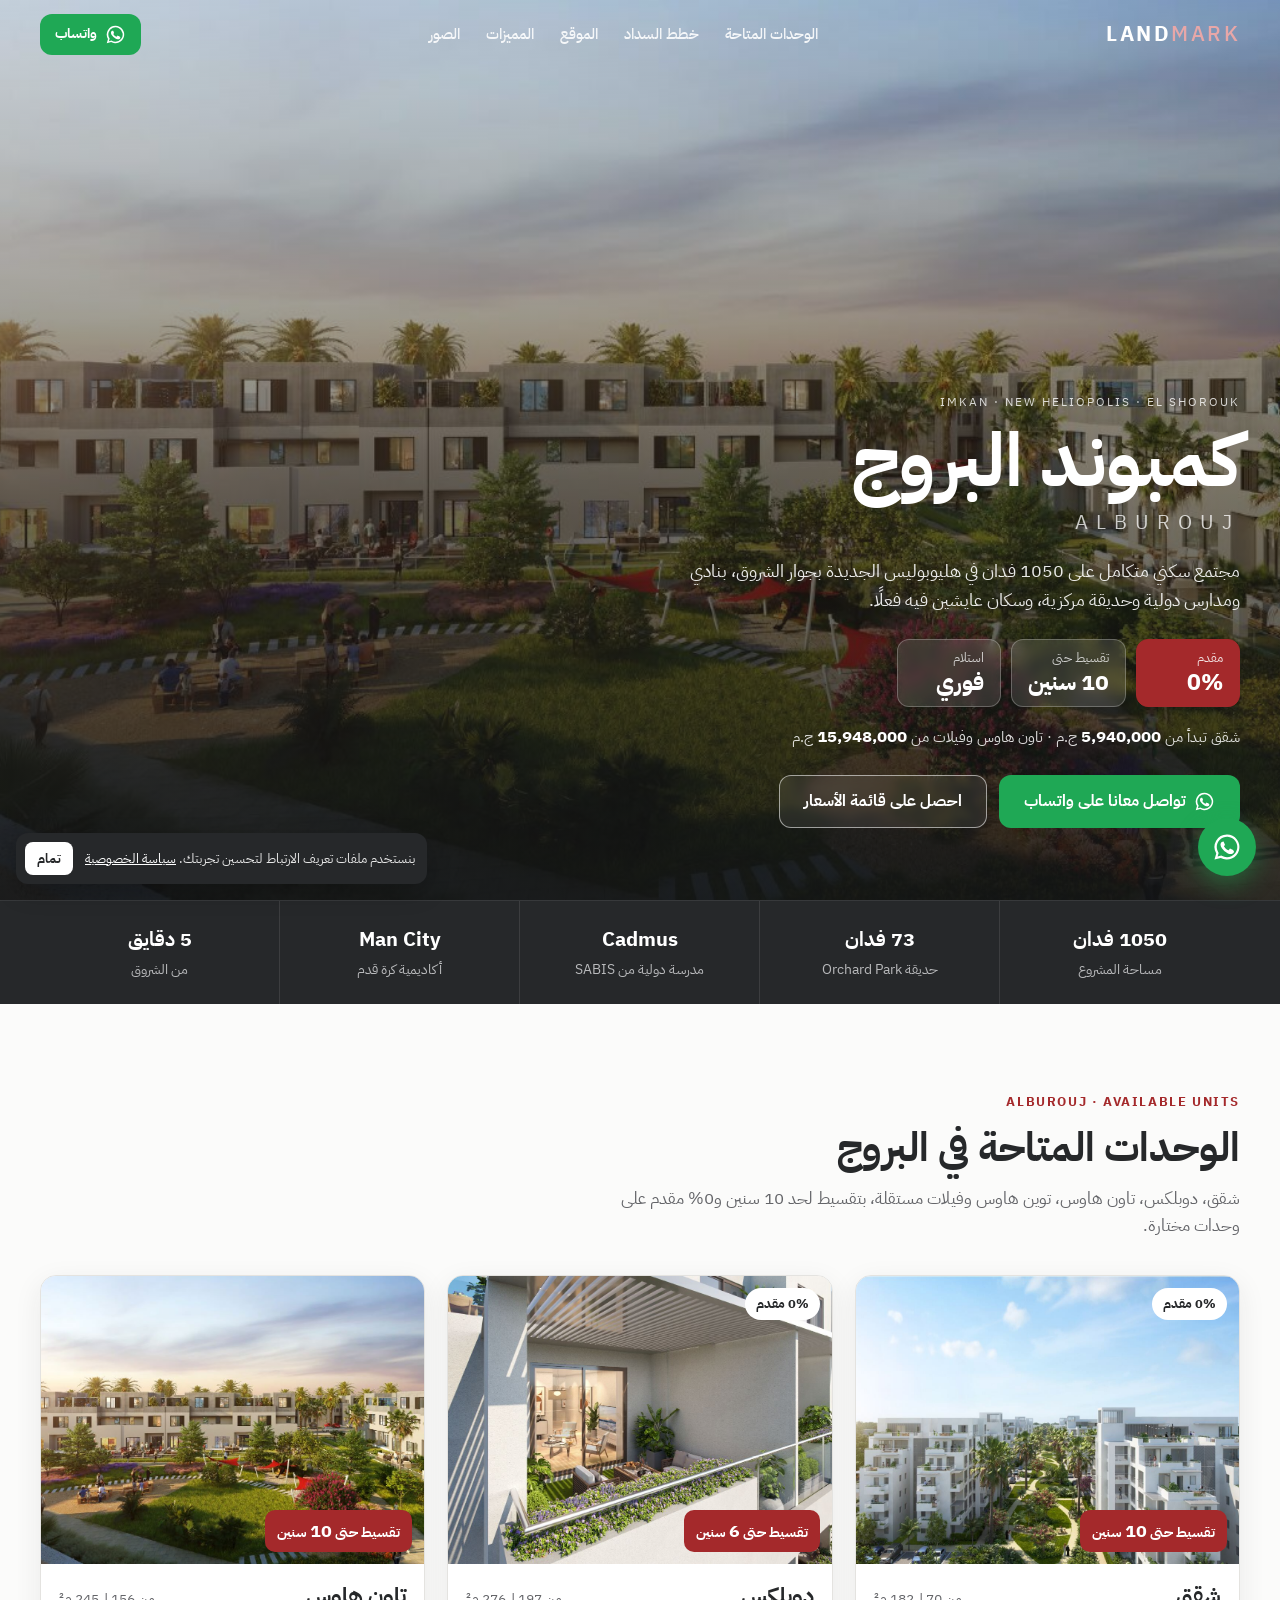
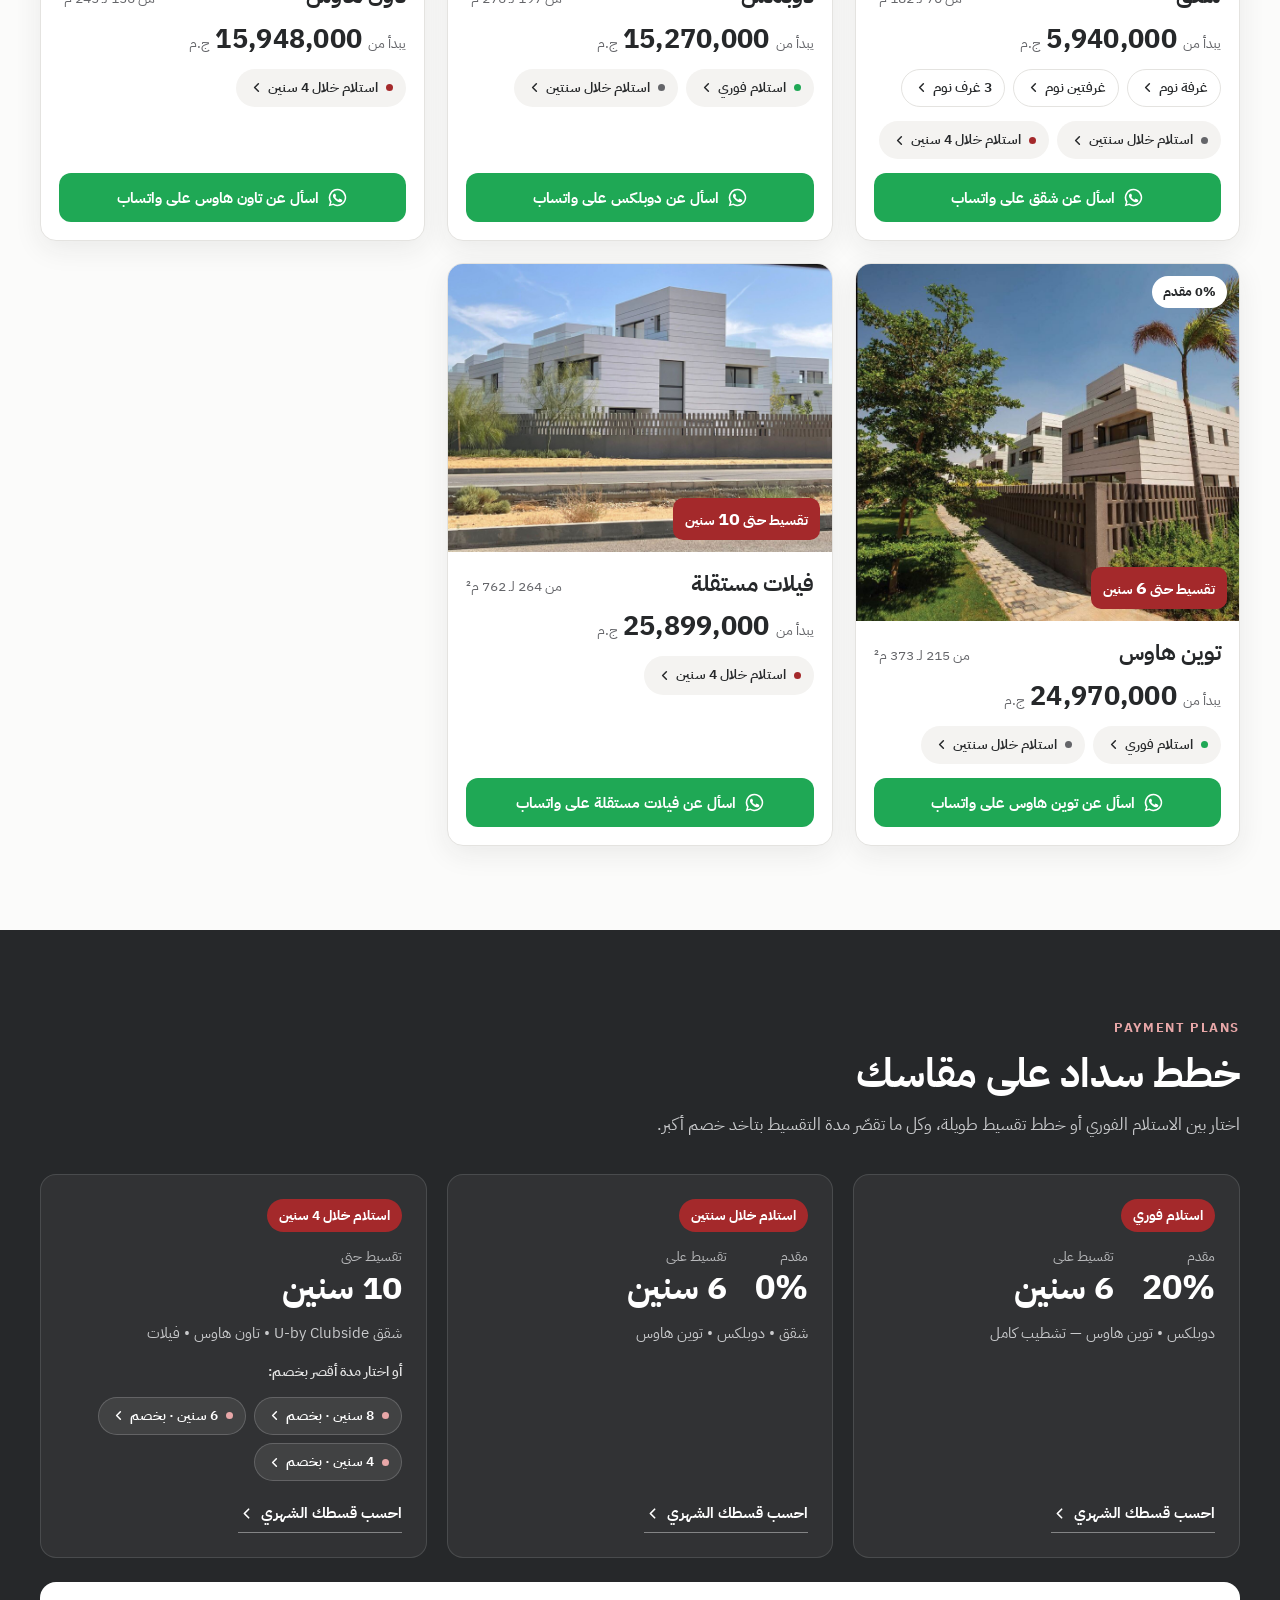
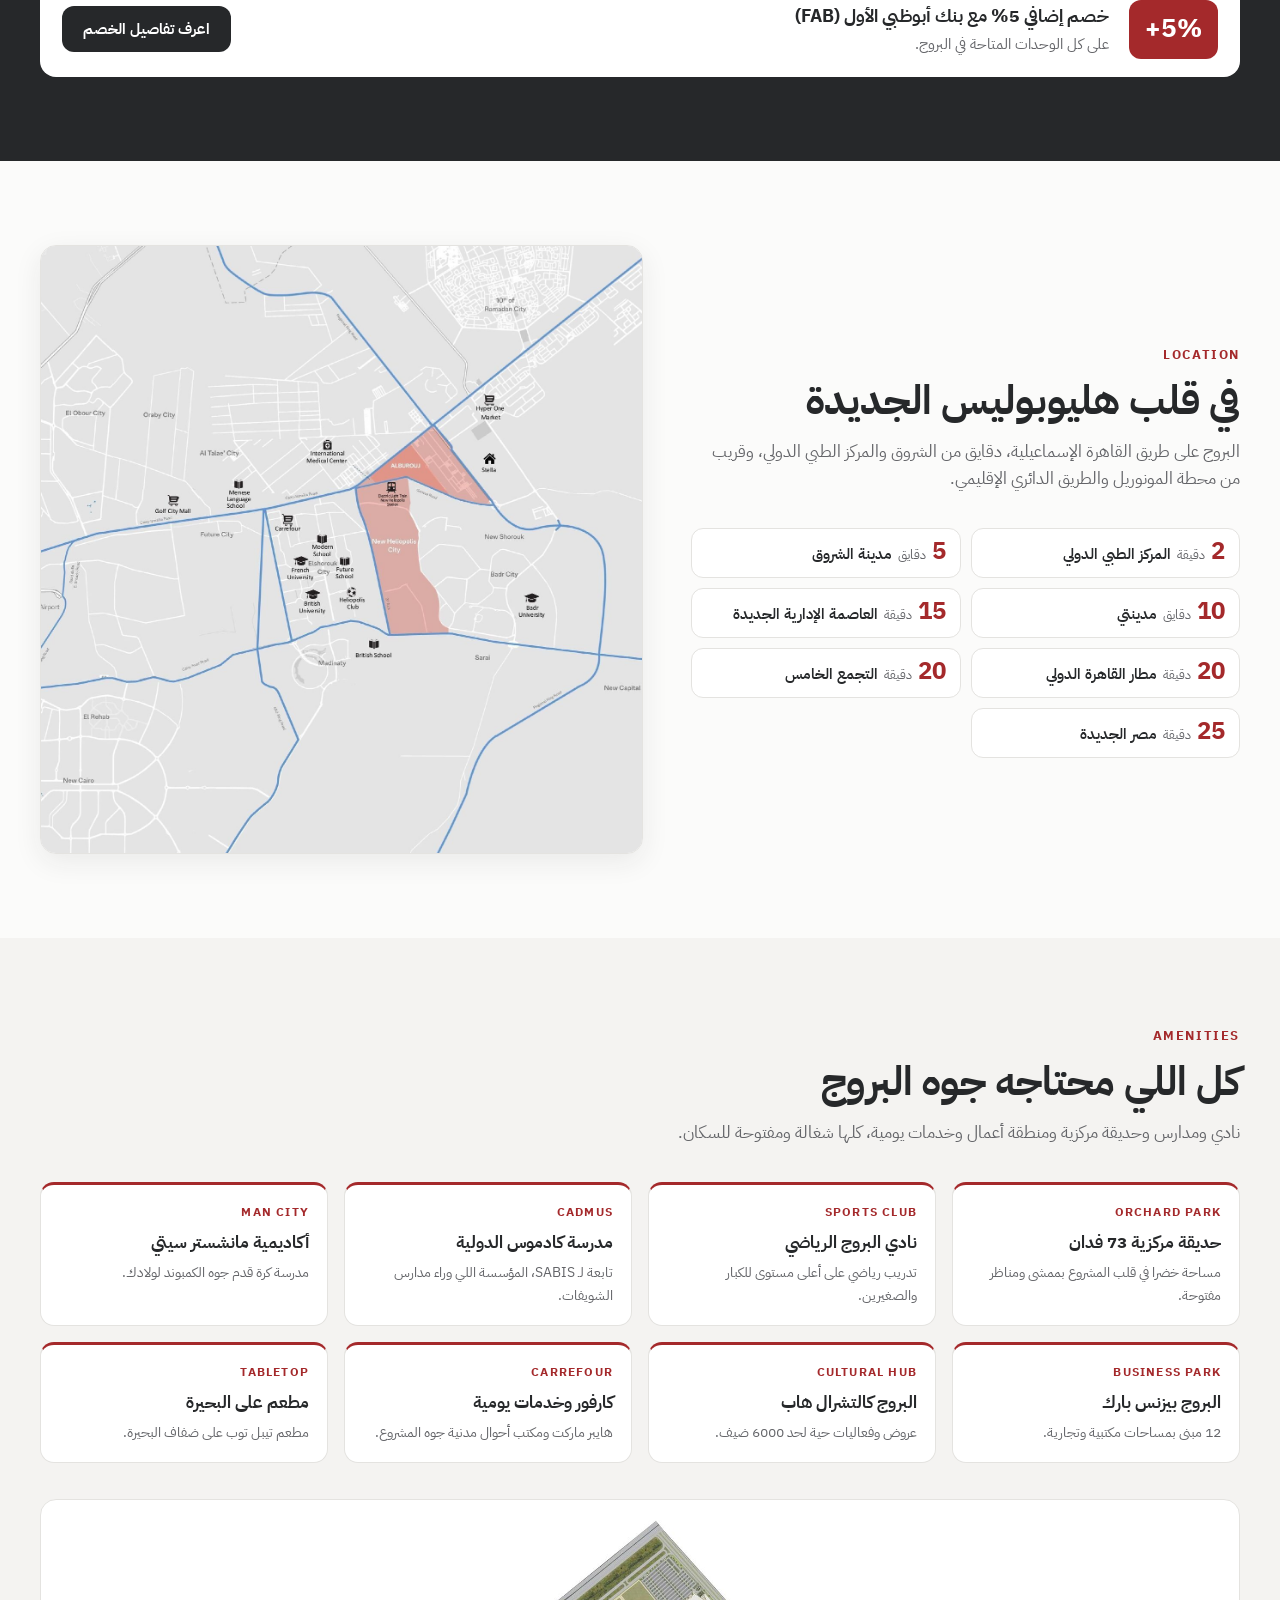
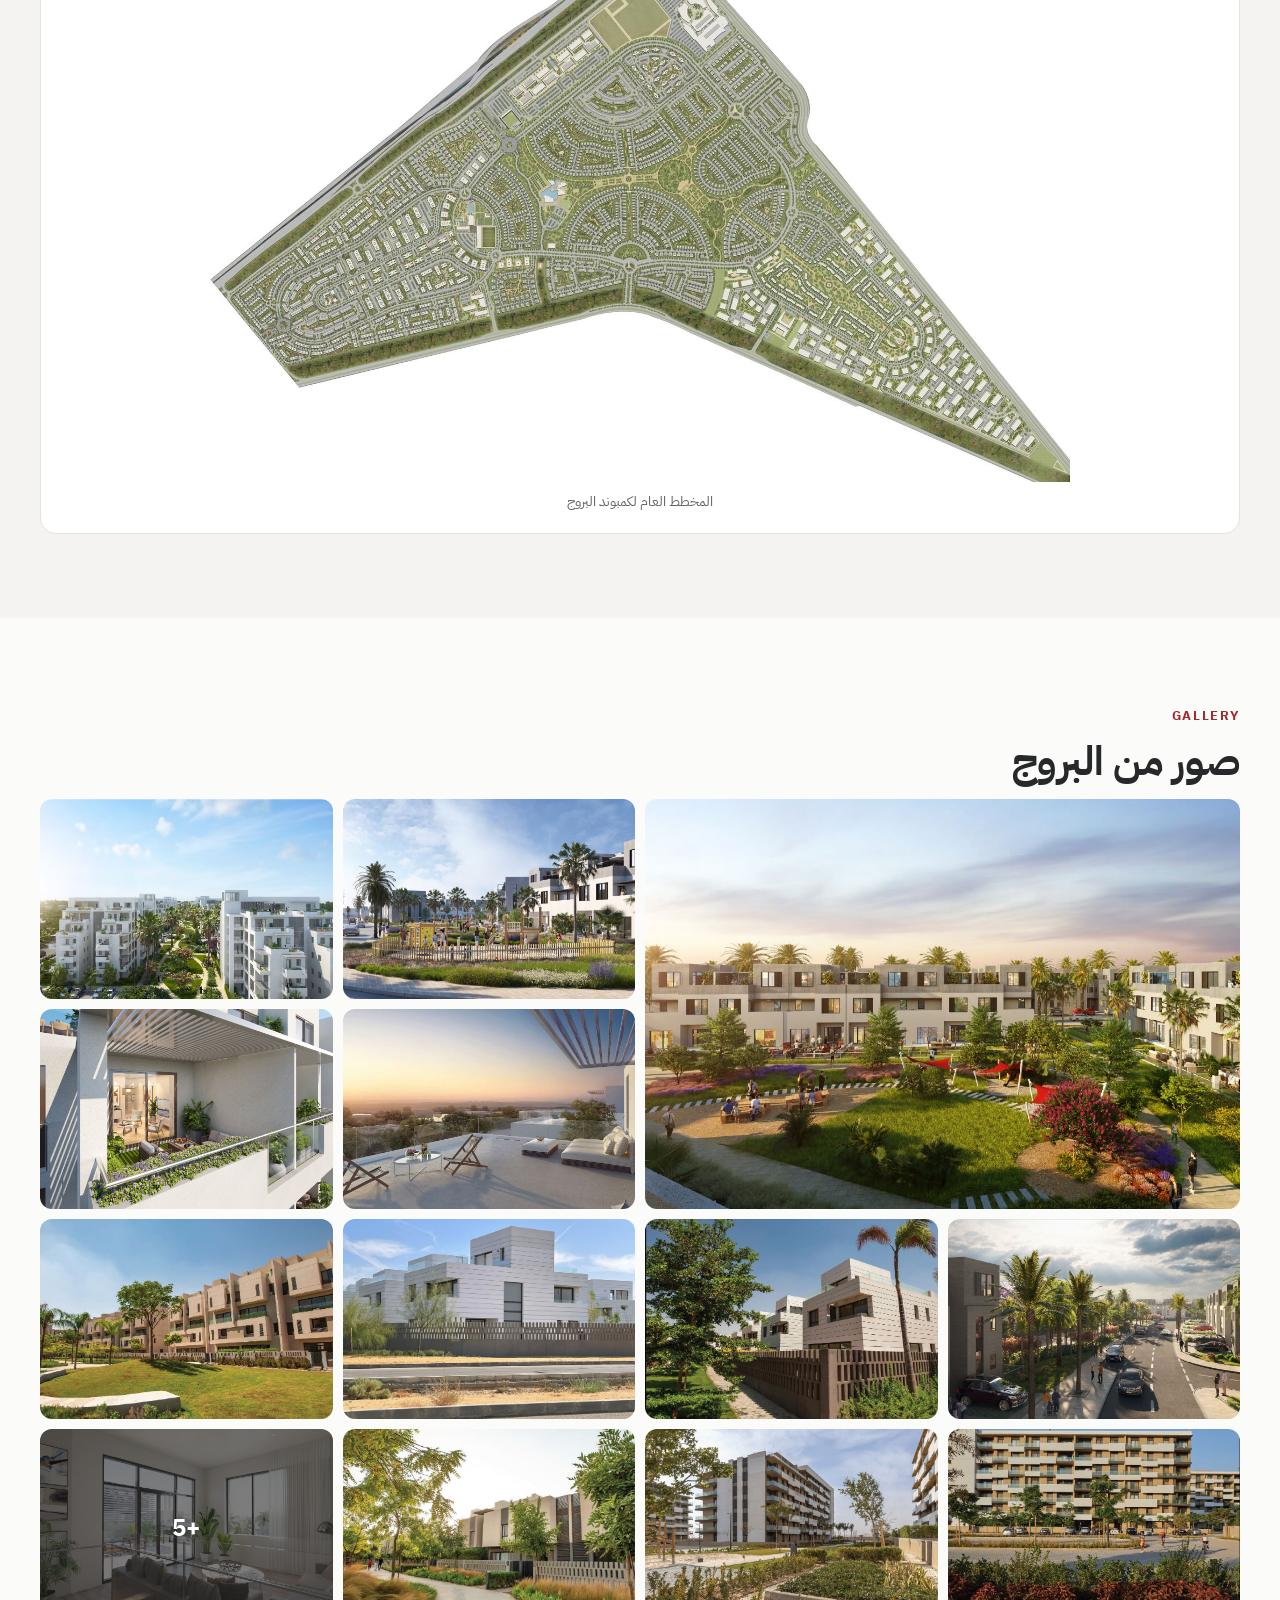
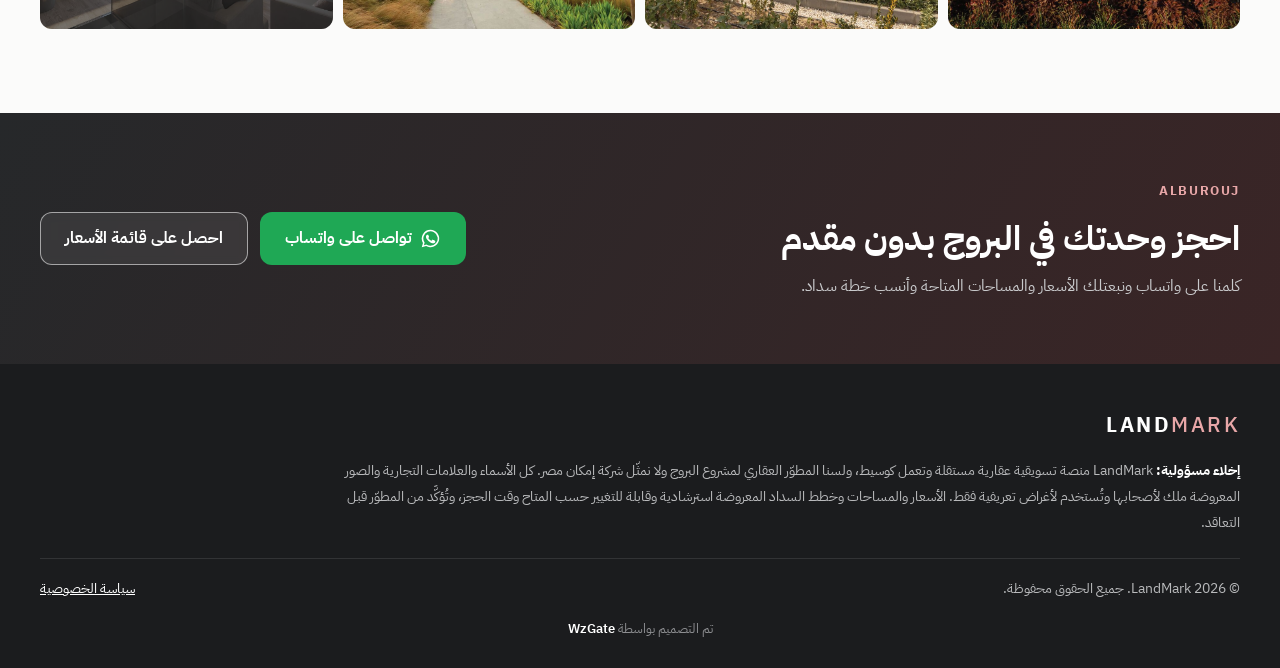
==== alburouj.html @ 111b0458 "LandMark site: home, Al Burouj landing page, thank-you, privacy policy, Resend lead API Co-Authored-" ====
<!DOCTYPE html>
<html lang="ar" dir="rtl">
<head>
  <meta charset="UTF-8">
  <meta name="viewport" content="width=device-width, initial-scale=1">
  <title>كمبوند البروج الشروق | Alburouj – شقق وفيلات بدون مقدم وتقسيط حتى 10 سنين</title>
  <meta name="description" content="كمبوند البروج من إمكان في هليوبوليس الجديدة بجوار الشروق: شقق، دوبلكس، تاون هاوس، توين هاوس وفيلات. استلام فوري، 0% مقدم، وتقسيط حتى 10 سنين.">
  <meta name="theme-color" content="#26282A">
  <meta property="og:title" content="كمبوند البروج – شقق وفيلات بتقسيط حتى 10 سنين">
  <meta property="og:description" content="استلام فوري أو خلال سنتين، 0% مقدم على وحدات مختارة. اعرف الأسعار المحدّثة.">
  <meta property="og:image" content="assets/img/gallery/alburouj-05.jpg">
  <link rel="preconnect" href="https://fonts.googleapis.com">
  <link rel="preconnect" href="https://fonts.gstatic.com" crossorigin>
  <link href="https://fonts.googleapis.com/css2?family=IBM+Plex+Sans+Arabic:wght@400;500;600;700&display=swap" rel="stylesheet">
  <link rel="preload" as="image" href="assets/img/gallery/alburouj-05.jpg">
  <link rel="stylesheet" href="assets/css/style.css">
</head>
<body data-project="البروج">

  <!-- ===== HEADER ===== -->
  <header class="site-header" id="top">
    <div class="container site-header__inner">
      <a href="index.html" class="logo" aria-label="LandMark – الرئيسية">LAND<span>MARK</span></a>
      <nav class="site-nav" aria-label="أقسام الصفحة">
        <a href="#units">الوحدات المتاحة</a>
        <a href="#payment">خطط السداد</a>
        <a href="#location">الموقع</a>
        <a href="#amenities">المميزات</a>
        <a href="#gallery">الصور</a>
      </nav>
      <a class="btn btn--wa btn--sm" data-wa data-conv="whatsapp" href="#" target="_blank" rel="noopener">
        <svg viewBox="0 0 24 24" aria-hidden="true"><use href="#i-wa"/></svg><span>واتساب</span>
      </a>
    </div>
  </header>

  <main>
    <!-- ===== HERO ===== -->
    <section class="hero">
      <img class="hero__bg" src="assets/img/gallery/alburouj-05.jpg" alt="كمبوند البروج هليوبوليس الجديدة – IMKAN" fetchpriority="high">
      <div class="container hero__content">
        <span class="hero__eyebrow">IMKAN · NEW HELIOPOLIS · EL SHOROUK</span>
        <h1 class="hero__title">كمبوند البروج</h1>
        <span class="hero__latin">ALBUROUJ</span>
        <p class="hero__lead">مجتمع سكني متكامل على 1050 فدان في هليوبوليس الجديدة بجوار الشروق، بنادي ومدارس دولية وحديقة مركزية، وسكان عايشين فيه فعلًا.</p>

        <div class="hero__stats">
          <div class="hero__stat hero__stat--accent"><small>مقدم</small><b>0%</b></div>
          <div class="hero__stat"><small>تقسيط حتى</small><b>10 سنين</b></div>
          <div class="hero__stat"><small>استلام</small><b>فوري</b></div>
        </div>

        <p class="hero__prices">شقق تبدأ من <b>5,940,000</b> ج.م · تاون هاوس وفيلات من <b>15,948,000</b> ج.م</p>

        <div class="hero__ctas">
          <a class="btn btn--wa btn--lg" data-wa data-conv="whatsapp" href="#" target="_blank" rel="noopener">
            <svg viewBox="0 0 24 24" aria-hidden="true"><use href="#i-wa"/></svg>تواصل معانا على واتساب
          </a>
          <button type="button" class="btn btn--ghost btn--lg" data-open-form data-title="أسعار ومساحات البروج المتاحة">احصل على قائمة الأسعار</button>
        </div>
      </div>
    </section>

    <!-- ===== HIGHLIGHTS ===== -->
    <section class="highlights">
      <div class="container highlights__grid">
        <div class="hl"><b>1050 فدان</b><span>مساحة المشروع</span></div>
        <div class="hl"><b>73 فدان</b><span>حديقة Orchard Park</span></div>
        <div class="hl"><b>Cadmus</b><span>مدرسة دولية من SABIS</span></div>
        <div class="hl"><b>Man City</b><span>أكاديمية كرة قدم</span></div>
        <div class="hl"><b>5 دقايق</b><span>من الشروق</span></div>
      </div>
    </section>

    <!-- ===== UNITS ===== -->
    <section class="section units" id="units">
      <div class="container">
        <span class="section__eyebrow">ALBUROUJ · AVAILABLE UNITS</span>
        <h2 class="section__title">الوحدات المتاحة في البروج</h2>
        <p class="section__lead">شقق، دوبلكس، تاون هاوس، توين هاوس وفيلات مستقلة، بتقسيط لحد 10 سنين و0% مقدم على وحدات مختارة.</p>
        <div class="units__grid" id="units-grid"></div>
      </div>
    </section>

    <!-- ===== PAYMENT ===== -->
    <section class="section section--dark payment" id="payment">
      <div class="container">
        <span class="section__eyebrow">PAYMENT PLANS</span>
        <h2 class="section__title">خطط سداد على مقاسك</h2>
        <p class="section__lead">اختار بين الاستلام الفوري أو خطط تقسيط طويلة، وكل ما تقصّر مدة التقسيط بتاخد خصم أكبر.</p>
        <div class="payment__grid" id="payment-grid"></div>
        <div class="fab-banner">
          <div class="fab-banner__pct">+5%</div>
          <div class="fab-banner__txt">
            <b>خصم إضافي 5% مع بنك أبوظبي الأول (FAB)</b>
            <span>على كل الوحدات المتاحة في البروج.</span>
          </div>
          <button type="button" class="btn btn--light" data-open-form data-title="تفاصيل خصم FAB الإضافي 5%">اعرف تفاصيل الخصم</button>
        </div>
      </div>
    </section>

    <!-- ===== LOCATION ===== -->
    <section class="section location" id="location">
      <div class="container location__grid">
        <div>
          <span class="section__eyebrow">LOCATION</span>
          <h2 class="section__title">في قلب هليوبوليس الجديدة</h2>
          <p class="section__lead">البروج على طريق القاهرة الإسماعيلية، دقايق من الشروق والمركز الطبي الدولي، وقريب من محطة المونوريل والطريق الدائري الإقليمي.</p>
          <ul class="times">
            <li><b>2</b><span>دقيقة</span><em>المركز الطبي الدولي</em></li>
            <li><b>5</b><span>دقايق</span><em>مدينة الشروق</em></li>
            <li><b>10</b><span>دقايق</span><em>مدينتي</em></li>
            <li><b>15</b><span>دقيقة</span><em>العاصمة الإدارية الجديدة</em></li>
            <li><b>20</b><span>دقيقة</span><em>مطار القاهرة الدولي</em></li>
            <li><b>20</b><span>دقيقة</span><em>التجمع الخامس</em></li>
            <li><b>25</b><span>دقيقة</span><em>مصر الجديدة</em></li>
          </ul>
        </div>
        <figure class="location__map">
          <img src="assets/img/alburouj-location-map.jpg" alt="خريطة موقع كمبوند البروج بجوار الشروق ومدينتي والمركز الطبي الدولي" loading="lazy" width="1400" height="1413">
        </figure>
      </div>
    </section>

    <!-- ===== AMENITIES ===== -->
    <section class="section section--soft amenities" id="amenities">
      <div class="container">
        <span class="section__eyebrow">AMENITIES</span>
        <h2 class="section__title">كل اللي محتاجه جوه البروج</h2>
        <p class="section__lead">نادي ومدارس وحديقة مركزية ومنطقة أعمال وخدمات يومية، كلها شغالة ومفتوحة للسكان.</p>

        <div class="amenities__grid">
          <article class="am"><b>Orchard Park</b><h3>حديقة مركزية 73 فدان</h3><p>مساحة خضرا في قلب المشروع بممشى ومناظر مفتوحة.</p></article>
          <article class="am"><b>Sports Club</b><h3>نادي البروج الرياضي</h3><p>تدريب رياضي على أعلى مستوى للكبار والصغيرين.</p></article>
          <article class="am"><b>Cadmus</b><h3>مدرسة كادموس الدولية</h3><p>تابعة لـ SABIS، المؤسسة اللي وراء مدارس الشويفات.</p></article>
          <article class="am"><b>Man City</b><h3>أكاديمية مانشستر سيتي</h3><p>مدرسة كرة قدم جوه الكمبوند لولادك.</p></article>
          <article class="am"><b>Business Park</b><h3>البروج بيزنس بارك</h3><p>12 مبنى بمساحات مكتبية وتجارية.</p></article>
          <article class="am"><b>Cultural Hub</b><h3>البروج كالتشرال هاب</h3><p>عروض وفعاليات حية لحد 6000 ضيف.</p></article>
          <article class="am"><b>Carrefour</b><h3>كارفور وخدمات يومية</h3><p>هايبر ماركت ومكتب أحوال مدنية جوه المشروع.</p></article>
          <article class="am"><b>Tabletop</b><h3>مطعم على البحيرة</h3><p>مطعم تيبل توب على ضفاف البحيرة.</p></article>
        </div>

        <figure class="masterplan">
          <img src="assets/img/alburouj-masterplan.jpg" alt="المخطط العام لكمبوند البروج" loading="lazy" width="1600" height="1046">
          <figcaption>المخطط العام لكمبوند البروج</figcaption>
        </figure>
      </div>
    </section>

    <!-- ===== GALLERY ===== -->
    <section class="section gallery" id="gallery">
      <div class="container">
        <span class="section__eyebrow">GALLERY</span>
        <h2 class="section__title">صور من البروج</h2>
        <div class="gallery__grid" id="gallery-grid"></div>
      </div>
    </section>

    <!-- ===== CTA BAND ===== -->
    <section class="cta-band" id="contact">
      <div class="container cta-band__inner">
        <div>
          <span class="section__eyebrow">ALBUROUJ</span>
          <h2>احجز وحدتك في البروج بدون مقدم</h2>
          <p>كلمنا على واتساب ونبعتلك الأسعار والمساحات المتاحة وأنسب خطة سداد.</p>
        </div>
        <div class="cta-band__actions">
          <a class="btn btn--wa btn--lg" data-wa data-conv="whatsapp" href="#" target="_blank" rel="noopener">
            <svg viewBox="0 0 24 24" aria-hidden="true"><use href="#i-wa"/></svg>تواصل على واتساب
          </a>
          <button type="button" class="btn btn--ghost btn--lg" data-open-form data-title="أسعار ومساحات البروج المتاحة">احصل على قائمة الأسعار</button>
        </div>
      </div>
    </section>
  </main>

  <!-- ===== FOOTER ===== -->
  <footer class="site-footer">
    <div class="container">
      <a href="#top" class="logo logo--footer" aria-label="LandMark">LAND<span>MARK</span></a>
      <p class="site-footer__disclaimer">
        <b>إخلاء مسؤولية:</b> LandMark منصة تسويقية عقارية مستقلة وتعمل كوسيط، ولسنا المطوّر العقاري لمشروع البروج ولا نمثّل شركة إمكان مصر.
        كل الأسماء والعلامات التجارية والصور المعروضة ملك لأصحابها وتُستخدم لأغراض تعريفية فقط.
        الأسعار والمساحات وخطط السداد المعروضة استرشادية وقابلة للتغيير حسب المتاح وقت الحجز، وتُؤكَّد من المطوّر قبل التعاقد.
      </p>
      <div class="site-footer__bottom">
        <span>© <span id="year"></span> LandMark. جميع الحقوق محفوظة.</span>
        <a href="privacy-policy.html">سياسة الخصوصية</a>
        <span class="credit">تم التصميم بواسطة <a href="https://www.wzgate.com" target="_blank" rel="noopener">WzGate</a></span>
      </div>
    </div>
  </footer>

  <!-- ===== MOBILE STICKY BAR ===== -->
  <div class="mbar">
    <a class="btn btn--wa" data-wa data-conv="whatsapp" href="#" target="_blank" rel="noopener">
      <svg viewBox="0 0 24 24" aria-hidden="true"><use href="#i-wa"/></svg>واتساب
    </a>
    <button type="button" class="btn btn--dark" data-open-form data-title="أسعار ومساحات البروج المتاحة">احصل على الأسعار</button>
  </div>

  <!-- ===== DESKTOP FLOATING WA ===== -->
  <a class="wa-float" data-wa data-conv="whatsapp" href="#" target="_blank" rel="noopener" aria-label="تواصل واتساب">
    <svg viewBox="0 0 24 24" aria-hidden="true"><use href="#i-wa"/></svg>
  </a>

  <!-- ===== LIGHTBOX ===== -->
  <div class="lightbox" id="lightbox" hidden>
    <button type="button" class="lightbox__close" data-lb-close aria-label="إغلاق">×</button>
    <button type="button" class="lightbox__nav lightbox__nav--prev" data-lb-prev aria-label="السابق">›</button>
    <img id="lightbox-img" alt="">
    <button type="button" class="lightbox__nav lightbox__nav--next" data-lb-next aria-label="التالي">‹</button>
  </div>

  <!-- ===== LEAD MODAL ===== -->
  <div class="modal" id="lead-modal" hidden role="dialog" aria-modal="true" aria-labelledby="lead-title">
    <div class="modal__box">
      <button type="button" class="modal__close" data-close-form aria-label="إغلاق">×</button>
      <h3 class="modal__title" id="lead-title">أسعار ومساحات البروج المتاحة</h3>
      <p class="modal__sub">ابعتلك قائمة الأسعار الحالية على واتساب في دقايق.</p>
      <ul class="modal__perks">
        <li>الأسعار المحدّثة لكل المساحات</li>
        <li>الوحدات المتاحة دلوقتي وأماكنها</li>
        <li>أنسب خطة سداد لميزانيتك</li>
      </ul>

      <form id="lead-form" data-lead-form novalidate>
        <input type="hidden" name="unitType">
        <input type="hidden" name="detail">
        <input type="text" name="website" class="hp" tabindex="-1" autocomplete="off" aria-hidden="true">
        <label class="field">
          <span>الاسم</span>
          <input type="text" name="fullName" autocomplete="name" required>
        </label>
        <div class="field">
          <span>رقم الموبايل (واتساب)</span>
          <div class="phone-row">
            <div class="cc">
              <button type="button" class="cc__btn" aria-haspopup="listbox" aria-expanded="false" aria-label="كود الدولة">
                <img class="cc__flag" src="https://flagcdn.com/w40/eg.png" alt="" width="22" height="16"><span class="cc__code">+20</span>
                <svg class="cc__caret" viewBox="0 0 24 24" aria-hidden="true"><path d="M6 9l6 6 6-6"/></svg>
              </button>
              <div class="cc__pop" hidden>
                <input type="search" class="cc__search" placeholder="ابحث باسم الدولة أو الكود" dir="auto" autocomplete="off">
                <ul class="cc__list" role="listbox"></ul>
              </div>
              <input type="hidden" name="country">
            </div>
            <input type="tel" name="phone" inputmode="tel" autocomplete="tel-national" placeholder="10xxxxxxxx" required aria-label="رقم الموبايل">
          </div>
        </div>
        <button type="submit" class="btn btn--dark btn--block">ابعتلي الأسعار</button>
        <p class="form-error" hidden>حصلت مشكلة في الإرسال، جرّب تاني أو كلّمنا على واتساب مباشرة.</p>
        <p class="modal__secure">
          <svg viewBox="0 0 24 24" aria-hidden="true"><use href="#i-shield"/></svg>
          <span>بياناتك آمنة، بنستخدمها بس عشان نبعتلك الأسعار ومش بنشاركها مع أي جهة. <a href="privacy-policy.html" target="_blank" rel="noopener">سياسة الخصوصية</a></span>
        </p>
      </form>
    </div>
  </div>

  <!-- ===== COOKIE BANNER ===== -->
  <div class="cookie" id="cookie" hidden>
    <span>بنستخدم ملفات تعريف الارتباط لتحسين تجربتك. <a href="privacy-policy.html">سياسة الخصوصية</a></span>
    <button type="button" class="cookie__ok" data-cookie-ok>تمام</button>
  </div>

  <!-- ===== ICONS ===== -->
  <svg width="0" height="0" style="position:absolute" aria-hidden="true">
    <symbol id="i-wa" viewBox="0 0 24 24"><path fill="currentColor" d="M12 2a10 10 0 0 0-8.6 15.1L2 22l5-1.3A10 10 0 1 0 12 2Zm0 18.2a8.2 8.2 0 0 1-4.2-1.2l-.3-.2-3 .8.8-2.9-.2-.3A8.2 8.2 0 1 1 12 20.2Zm4.5-6.1c-.2-.1-1.5-.7-1.7-.8s-.4-.1-.6.1-.6.8-.8 1-.3.2-.5.1a6.7 6.7 0 0 1-3.3-2.9c-.2-.4.2-.4.7-1.3a.5.5 0 0 0 0-.4l-.8-1.8c-.2-.5-.4-.4-.6-.4h-.5a1 1 0 0 0-.7.3 3 3 0 0 0-.9 2.2 5.2 5.2 0 0 0 1.1 2.7 11.8 11.8 0 0 0 4.5 4c1.7.7 2.3.8 3.2.6a2.7 2.7 0 0 0 1.8-1.2 2.2 2.2 0 0 0 .1-1.2c0-.1-.2-.2-.5-.3Z"/></symbol>
    <symbol id="i-shield" viewBox="0 0 24 24"><path fill="currentColor" d="M12 1 4 4.5v6c0 5 3.4 9.7 8 11 4.6-1.3 8-6 8-11v-6L12 1Zm-1.2 15.2-3.6-3.6 1.4-1.4 2.2 2.2 5-5 1.4 1.4-6.4 6.4Z"/></symbol>
  </svg>

  <script src="assets/js/data.js"></script>
  <script src="assets/js/countries.js"></script>
  <script src="assets/js/main.js"></script>
  <script src="assets/js/lead-form.js"></script>
</body>
</html>
---- assets/css/style.css ----
/* =========================================================
   Al Burouj — styles  (identity: IMKAN — charcoal / red / grey)
   ========================================================= */
:root {
  --ink: #26282a;
  --ink-2: #1b1c1e;
  --muted: #646569;
  --line: #e4e3e0;
  --soft: #f4f3f1;
  --bg: #fbfbfa;
  --card: #ffffff;
  --accent: #a4292b;
  --accent-dark: #86201f;
  --wa: #1fa855;
  --wa-dark: #188e47;
  --radius: 16px;
  --shadow: 0 8px 28px rgba(38, 40, 42, 0.08);
  --font: "IBM Plex Sans Arabic", "Tajawal", system-ui, sans-serif;
  --header-h: 68px;
}

*, *::before, *::after { box-sizing: border-box; }
html { scroll-behavior: smooth; scroll-padding-top: var(--header-h); }
body { margin: 0; font-family: var(--font); color: var(--ink); background: var(--bg); line-height: 1.65; -webkit-font-smoothing: antialiased; }
body.no-scroll { overflow: hidden; }
img { max-width: 100%; display: block; }
a { color: inherit; }
button { font: inherit; }
[hidden] { display: none !important; }
.container { width: min(1200px, 100% - 32px); margin-inline: auto; }

/* ---------- typography / sections ---------- */
.section { padding: 84px 0; }
.section--soft { background: var(--soft); }
.section--dark { background: var(--ink); color: #fff; }
.section__eyebrow { display: inline-block; color: var(--accent); font-weight: 700; font-size: 12.5px; letter-spacing: 1.6px; margin-bottom: 10px; direction: ltr; }
.section--dark .section__eyebrow { color: #e8a7a8; }
.section__title { font-size: clamp(27px, 4vw, 40px); line-height: 1.25; margin: 0 0 12px; }
.section__lead { color: var(--muted); margin: 0 0 36px; max-width: 660px; font-size: 16.5px; }
.section--dark .section__lead { color: #c9cacc; }

/* ---------- buttons ---------- */
.btn {
  display: inline-flex; align-items: center; justify-content: center; gap: 8px;
  font-weight: 700; font-size: 15px; line-height: 1.2;
  padding: 13px 20px; border-radius: 12px; border: 1px solid transparent; cursor: pointer;
  text-decoration: none; transition: transform .15s ease, background .15s ease, border-color .15s ease;
}
.btn:hover { transform: translateY(-1px); }
.btn svg { width: 21px; height: 21px; flex: 0 0 auto; }
.btn--sm { padding: 9px 14px; font-size: 14px; }
.btn--lg { padding: 15px 24px; font-size: 16px; }
.btn--block { width: 100%; }
.btn--wa { background: var(--wa); color: #fff; }
.btn--wa:hover { background: var(--wa-dark); }
.btn--dark { background: var(--ink); color: #fff; }
.btn--dark:hover { background: var(--ink-2); }
.btn--ghost { background: rgba(255,255,255,.08); color: #fff; border-color: rgba(255,255,255,.55); backdrop-filter: blur(4px); }
.btn--ghost:hover { background: rgba(255,255,255,.18); }
.btn--light { background: #fff; color: var(--ink); }

/* ---------- header ---------- */
.site-header { position: fixed; inset: 0 0 auto 0; z-index: 50; height: var(--header-h); transition: background .2s ease, box-shadow .2s ease; }
.site-header.is-scrolled { background: rgba(38, 40, 42, .96); box-shadow: 0 2px 16px rgba(0,0,0,.18); }
.site-header__inner { height: 100%; display: flex; align-items: center; justify-content: space-between; gap: 20px; }
.logo { color: #fff; text-decoration: none; font-weight: 700; font-size: 21px; letter-spacing: 2.5px; direction: ltr; }
.logo span { color: #e8a7a8; font-weight: 500; }
.site-nav { display: flex; gap: 26px; }
.site-nav a { color: rgba(255,255,255,.88); text-decoration: none; font-size: 15px; font-weight: 500; }
.site-nav a:hover { color: #fff; }

/* ---------- hero ---------- */
.hero { position: relative; min-height: 100svh; display: flex; align-items: flex-end; color: #fff; overflow: hidden; }
.hero__bg { position: absolute; inset: 0; width: 100%; height: 100%; object-fit: cover; }
.hero::after { content: ""; position: absolute; inset: 0; background: linear-gradient(to top, rgba(20,21,22,.88) 0%, rgba(20,21,22,.55) 45%, rgba(20,21,22,.15) 100%); }
.hero__content { position: relative; z-index: 1; padding: 140px 0 72px; max-width: 720px; margin-inline-start: max(16px, calc((100% - 1200px) / 2)); margin-inline-end: auto; width: auto; }
.hero__eyebrow { display: inline-block; font-size: 12px; letter-spacing: 2px; color: rgba(255,255,255,.8); margin-bottom: 10px; direction: ltr; }
.hero__title { font-size: clamp(42px, 7vw, 74px); line-height: 1.05; margin: 0; }
.hero__latin { display: block; font-size: 20px; letter-spacing: 8px; color: rgba(255,255,255,.75); margin: 6px 0 18px; direction: ltr; text-align: end; width: fit-content; }
.hero__lead { font-size: 17.5px; color: rgba(255,255,255,.9); margin: 0 0 24px; max-width: 600px; }
.hero__stats { display: flex; gap: 10px; flex-wrap: wrap; margin-bottom: 16px; }
.hero__stat { background: rgba(255,255,255,.12); border: 1px solid rgba(255,255,255,.25); backdrop-filter: blur(6px); border-radius: 12px; padding: 8px 16px; min-width: 104px; }
.hero__stat small { display: block; font-size: 12.5px; color: rgba(255,255,255,.75); }
.hero__stat b { font-size: 23px; line-height: 1.2; }
.hero__stat--accent { background: var(--accent); border-color: var(--accent); }
.hero__stat--accent small { color: rgba(255,255,255,.85); }
.hero__prices { margin: 0 0 24px; color: rgba(255,255,255,.85); font-size: 15px; }
.hero__prices b { color: #fff; font-size: 17px; }
.hero__ctas { display: flex; gap: 12px; flex-wrap: wrap; }

/* ---------- highlights ---------- */
.highlights { background: var(--ink); color: #fff; border-top: 1px solid rgba(255,255,255,.08); }
.highlights__grid { display: grid; grid-template-columns: repeat(5, 1fr); }
.hl { padding: 22px 16px; text-align: center; border-inline-start: 1px solid rgba(255,255,255,.1); }
.hl:first-child { border-inline-start: 0; }
.hl b { display: block; font-size: 20px; }
.hl span { font-size: 13.5px; color: #b9babc; }

/* ---------- unit cards ---------- */
.units__grid { display: grid; gap: 22px; grid-template-columns: repeat(auto-fill, minmax(300px, 1fr)); }
.unit-card { display: flex; flex-direction: column; background: var(--card); border-radius: var(--radius); overflow: hidden; box-shadow: var(--shadow); border: 1px solid var(--line); }
.unit-card__media { position: relative; aspect-ratio: 4 / 3; background: #ddd; }
.unit-card__media img { width: 100%; height: 100%; object-fit: cover; }
.unit-card__years { position: absolute; bottom: 12px; inset-inline-start: 12px; background: var(--accent); color: #fff; font-weight: 700; font-size: 14px; padding: 6px 12px; border-radius: 10px; }
.unit-card__years b { font-size: 18px; }
.unit-card__zero { position: absolute; top: 12px; inset-inline-start: 12px; background: #fff; color: var(--ink); font-weight: 700; font-size: 13px; padding: 5px 11px; border-radius: 999px; }
.unit-card__body { display: flex; flex-direction: column; gap: 14px; padding: 18px; flex: 1; }
.unit-card__body > .btn { margin-top: auto; }
.unit-card__top { display: flex; justify-content: space-between; align-items: baseline; gap: 10px; flex-wrap: wrap; }
.unit-card__title { margin: 0; font-size: 22px; line-height: 1.3; }
.unit-card__area { color: var(--muted); font-size: 14px; white-space: nowrap; }
.unit-card__price { display: flex; align-items: baseline; gap: 6px; flex-wrap: wrap; }
.unit-card__price-lbl, .unit-card__price-cur { color: var(--muted); font-size: 14px; }
.unit-card__price strong { color: var(--ink); font-size: 27px; line-height: 1.1; letter-spacing: .3px; }

/* labels */
.unit-card__labels { display: flex; flex-wrap: wrap; gap: 8px; }
.d-label { display: inline-flex; align-items: center; gap: 4px; font-size: 13.5px; font-weight: 600; cursor: pointer; padding: 7px 12px; border-radius: 999px; background: var(--soft); color: var(--ink); border: 1px solid transparent; transition: all .15s ease; }
.d-label::before { content: ""; display: inline-block; flex: 0 0 auto; width: 7px; height: 7px; border-radius: 50%; background: var(--muted); margin-inline-end: 4px; }
.d-label--ready::before { background: var(--wa); }
.d-label--y4::before { background: var(--accent); }
.d-label--room { background: #fff; border-color: var(--line); }
.d-label--room::before { display: none; }
.d-label:hover { border-color: var(--ink); background: #fff; }
.d-label__arrow { width: 15px; height: 15px; fill: none; stroke: currentColor; stroke-width: 2.4; stroke-linecap: round; stroke-linejoin: round; transition: transform .15s ease; }
.d-label:hover .d-label__arrow { transform: translateX(-3px); }
.d-label--dark { background: rgba(255,255,255,.08); color: #fff; border-color: rgba(255,255,255,.18); }
.d-label--dark::before { background: #e8a7a8; }
.d-label--dark:hover { background: rgba(255,255,255,.16); border-color: #fff; }

/* ---------- payment ---------- */
.payment__grid { display: grid; gap: 20px; grid-template-columns: repeat(3, 1fr); }
.plan { display: flex; flex-direction: column; gap: 14px; background: rgba(255,255,255,.05); border: 1px solid rgba(255,255,255,.12); border-radius: var(--radius); padding: 24px; }
.plan__tag { align-self: flex-start; background: var(--accent); color: #fff; font-weight: 700; font-size: 14px; padding: 5px 12px; border-radius: 999px; }
.plan__main { display: flex; gap: 28px; }
.plan__main small { display: block; color: #b9babc; font-size: 13.5px; }
.plan__main b { font-size: 34px; line-height: 1.15; }
.plan__units { margin: 0; color: #c9cacc; font-size: 14.5px; }
.plan__note { margin: 0; font-size: 14px; color: #e3e3e3; font-weight: 600; }
.plan__cta { margin-top: auto; align-self: flex-start; display: inline-flex; align-items: center; gap: 6px; background: none; border: 0; padding: 6px 0; color: #fff; font-weight: 700; font-size: 15px; cursor: pointer; border-bottom: 1px solid rgba(255,255,255,.4); }
.plan__cta .d-label__arrow { width: 17px; height: 17px; }
.plan__cta:hover .d-label__arrow { transform: translateX(-3px); }

.fab-banner { margin-top: 24px; display: flex; align-items: center; gap: 20px; background: #fff; color: var(--ink); border-radius: var(--radius); padding: 18px 22px; }
.fab-banner__pct { flex: 0 0 auto; background: var(--accent); color: #fff; font-weight: 700; font-size: 26px; border-radius: 12px; padding: 8px 16px; direction: ltr; }
.fab-banner__txt { flex: 1; }
.fab-banner__txt b { display: block; font-size: 18px; }
.fab-banner__txt span { color: var(--muted); font-size: 14.5px; }
.fab-banner .btn--light { background: var(--ink); color: #fff; }

/* ---------- location ---------- */
.location__grid { display: grid; grid-template-columns: 1fr 1.1fr; gap: 48px; align-items: center; }
.times { list-style: none; margin: 0; padding: 0; display: grid; grid-template-columns: 1fr 1fr; gap: 10px; }
.times li { display: grid; grid-template-columns: auto auto 1fr; align-items: baseline; gap: 6px; background: var(--card); border: 1px solid var(--line); border-radius: 12px; padding: 10px 14px; }
.times b { font-size: 24px; color: var(--accent); line-height: 1; }
.times span { font-size: 13px; color: var(--muted); }
.times em { font-style: normal; font-weight: 600; font-size: 14.5px; }
.location__map { border-radius: var(--radius); overflow: hidden; box-shadow: var(--shadow); aspect-ratio: 4 / 3.3; background: #e9e9e9; }
.location__map iframe { width: 100%; height: 100%; border: 0; }

/* ---------- amenities ---------- */
.amenities__grid { display: grid; grid-template-columns: repeat(4, 1fr); gap: 16px; }
.am { background: var(--card); border: 1px solid var(--line); border-radius: 14px; padding: 18px; border-top: 3px solid var(--accent); }
.am b { display: block; font-size: 12px; letter-spacing: 1.2px; color: var(--accent); text-transform: uppercase; direction: ltr; text-align: end; }
.am h3 { margin: 6px 0 4px; font-size: 17px; }
.am p { margin: 0; color: var(--muted); font-size: 14px; }
.masterplan { margin: 36px 0 0; background: #fff; border: 1px solid var(--line); border-radius: var(--radius); padding: 20px; }
.masterplan img { width: 100%; max-width: 860px; height: auto; margin-inline: auto; }
.masterplan figcaption { text-align: center; color: var(--muted); font-size: 14px; margin-top: 8px; }

/* ---------- gallery ---------- */
.gallery__grid { display: grid; grid-template-columns: repeat(4, 1fr); grid-auto-rows: 200px; gap: 10px; }
.gallery__item { padding: 0; border: 0; cursor: zoom-in; border-radius: 12px; overflow: hidden; background: #ddd; }
.gallery__item:first-child { grid-column: span 2; grid-row: span 2; }
.gallery__item { position: relative; }
.gallery__more { position: absolute; inset: 0; display: grid; place-items: center; background: rgba(20,21,22,.55); color: #fff; font-size: 24px; font-weight: 700; }
.gallery__item img { width: 100%; height: 100%; object-fit: cover; transition: transform .35s ease; }
.gallery__item:hover img { transform: scale(1.05); }

.lightbox { position: fixed; inset: 0; z-index: 120; background: rgba(10,10,10,.92); display: flex; align-items: center; justify-content: center; padding: 20px; }
.lightbox img { max-width: min(1200px, 100%); max-height: 86vh; border-radius: 8px; }
.lightbox__close, .lightbox__nav { position: absolute; background: rgba(255,255,255,.12); color: #fff; border: 0; cursor: pointer; border-radius: 50%; width: 46px; height: 46px; font-size: 28px; line-height: 1; }
.lightbox__close { top: 16px; inset-inline-end: 16px; }
.lightbox__nav--prev { inset-inline-start: 16px; }
.lightbox__nav--next { inset-inline-end: 16px; }

/* ---------- CTA band ---------- */
.cta-band { background: linear-gradient(120deg, var(--ink) 0%, #3a2526 100%); color: #fff; padding: 64px 0; }
.cta-band__inner { display: flex; align-items: center; justify-content: space-between; gap: 30px; flex-wrap: wrap; }
.cta-band h2 { margin: 0 0 6px; font-size: clamp(24px, 3.4vw, 34px); }
.cta-band p { margin: 0; color: #c9cacc; }
.cta-band .section__eyebrow { color: #e8a7a8; }
.cta-band__actions { display: flex; gap: 12px; flex-wrap: wrap; }

/* ---------- footer ---------- */
.site-footer { background: var(--ink-2); color: #b9babc; padding: 44px 0 28px; font-size: 14px; }
.logo--footer { display: inline-block; margin-bottom: 16px; }
.site-footer__disclaimer { margin: 0 0 22px; max-width: 900px; line-height: 1.85; }
.site-footer__disclaimer b { color: #fff; }
.site-footer__bottom { display: flex; justify-content: space-between; gap: 12px; flex-wrap: wrap; padding-top: 18px; border-top: 1px solid rgba(255,255,255,.1); }
.site-footer__bottom a { color: #fff; }

/* ---------- floating / sticky ---------- */
.wa-float { position: fixed; bottom: 24px; inset-inline-start: 24px; z-index: 40; width: 58px; height: 58px; border-radius: 50%; background: var(--wa); color: #fff; display: grid; place-items: center; box-shadow: 0 8px 24px rgba(31,168,85,.45); }
.wa-float svg { width: 30px; height: 30px; }
.mbar { display: none; }

/* ---------- lead modal ---------- */
.modal { position: fixed; inset: 0; z-index: 100; background: rgba(20, 21, 22, .6); display: flex; align-items: center; justify-content: center; padding: 16px; }
.modal__box { position: relative; width: min(440px, 100%); background: #fff; border-radius: 20px; padding: 28px 24px 22px; box-shadow: 0 20px 60px rgba(0,0,0,.25); animation: pop .2s ease; max-height: 92vh; overflow-y: auto; }
@keyframes pop { from { transform: translateY(12px); opacity: 0; } to { transform: none; opacity: 1; } }
.modal__close { position: absolute; top: 12px; inset-inline-end: 12px; width: 34px; height: 34px; border-radius: 50%; border: 0; cursor: pointer; background: var(--soft); color: var(--ink); font-size: 20px; line-height: 1; }
.modal__title { margin: 0 0 6px; font-size: 21px; line-height: 1.35; padding-inline-end: 36px; }
.modal__sub { margin: 0 0 16px; color: var(--muted); font-size: 14.5px; }
.modal__perks { list-style: none; margin: 0 0 18px; padding: 0; display: grid; gap: 6px; font-size: 14px; }
.modal__perks li::before { content: "✓"; color: var(--accent); font-weight: 700; margin-inline-end: 8px; }
.field { display: block; margin-bottom: 12px; }
.field span { display: block; font-size: 13.5px; font-weight: 600; margin-bottom: 5px; }
.field input, .field select { width: 100%; font: inherit; font-size: 16px; padding: 11px 12px; border: 1px solid var(--line); border-radius: 10px; background: #fff; color: var(--ink); }
.field input:focus, .field select:focus { outline: 2px solid var(--ink); outline-offset: -1px; border-color: transparent; }
.phone-row { display: flex; gap: 8px; direction: ltr; }
.phone-row select { flex: 0 0 112px; }
.phone-row input { flex: 1; }
.modal__secure { display: flex; align-items: flex-start; gap: 8px; margin: 12px 0 0; padding: 10px 12px; background: var(--soft); border-radius: 10px; color: var(--muted); font-size: 12.5px; line-height: 1.6; text-align: start; }
.modal__secure svg { flex: 0 0 16px; width: 16px; height: 16px; margin-top: 2px; color: var(--wa); }
.modal__secure a { color: var(--ink); font-weight: 600; }
.modal__success { text-align: center; padding: 18px 0 6px; }
.modal__success b { display: block; font-size: 20px; margin-bottom: 6px; }

/* ---------- cookie ---------- */
.cookie { position: fixed; bottom: 16px; inset-inline-end: 16px; z-index: 60; display: flex; align-items: center; gap: 12px; max-width: 420px; background: var(--ink); color: #e7e7e7; font-size: 13px; padding: 9px 12px 9px 9px; border-radius: 12px; box-shadow: 0 8px 24px rgba(0,0,0,.2); }
.cookie a { color: #fff; }
.cookie__ok { background: #fff; color: var(--ink); border: 0; border-radius: 8px; padding: 6px 12px; font-weight: 700; font-size: 13px; cursor: pointer; flex: 0 0 auto; }

/* ---------- responsive ---------- */
@media (max-width: 1024px) {
  .payment__grid { grid-template-columns: 1fr; }
  .amenities__grid { grid-template-columns: repeat(2, 1fr); }
  .location__grid { grid-template-columns: 1fr; gap: 28px; }
}
@media (max-width: 860px) {
  .site-nav { display: none; }
  .highlights__grid { grid-template-columns: repeat(3, 1fr); }
  .hl:nth-child(4) { border-inline-start: 0; }
  .hl:nth-child(n+4) { border-top: 1px solid rgba(255,255,255,.1); }
  .gallery__grid { grid-template-columns: repeat(2, 1fr); grid-auto-rows: 150px; }
}
@media (max-width: 560px) {
  :root { --header-h: 60px; }
  .section { padding: 58px 0; }
  .site-header .btn--sm span { display: none; }
  .site-header .btn--sm { padding: 9px; }
  .hero__content { padding: 110px 0 96px; }
  .hero__lead { font-size: 16px; }
  .hero__stat { min-width: 0; flex: 1; padding: 8px 12px; }
  .hero__stat b { font-size: 20px; }
  .hero__ctas .btn { flex: 1 1 100%; }
  .highlights__grid { grid-template-columns: repeat(2, 1fr); }
  .hl { padding: 16px 10px; }
  .hl:nth-child(odd) { border-inline-start: 0; }
  .hl:nth-child(4) { border-inline-start: 1px solid rgba(255,255,255,.1); }
  .hl:nth-child(n+3) { border-top: 1px solid rgba(255,255,255,.1); }
  .hl:last-child { grid-column: span 2; }
  .units__grid { grid-template-columns: 1fr; gap: 16px; }
  .unit-card__media { aspect-ratio: 16 / 10; }
  .unit-card__body { padding: 16px; gap: 12px; }
  .times { grid-template-columns: 1fr; }
  .amenities__grid { grid-template-columns: 1fr 1fr; gap: 10px; }
  .am { padding: 14px; }
  .am h3 { font-size: 15px; }
  .am p { font-size: 13px; }
  .masterplan { padding: 10px; }
  .fab-banner { flex-direction: column; align-items: stretch; text-align: center; }
  .fab-banner__pct { align-self: center; }
  .cta-band__actions, .cta-band__actions .btn { width: 100%; }
  .wa-float { display: none; }
  .mbar { display: grid; grid-template-columns: 1fr 1fr; gap: 8px; position: fixed; inset: auto 0 0 0; z-index: 45; background: #fff; padding: 10px 12px calc(10px + env(safe-area-inset-bottom)); box-shadow: 0 -4px 18px rgba(0,0,0,.12); }
  .mbar .btn { padding: 12px 10px; }
  body { padding-bottom: 72px; }
  .cookie { inset-inline: 12px; bottom: 84px; max-width: none; }
}

/* ---------- country picker ---------- */
.hp { position: absolute !important; left: -9999px; width: 1px; height: 1px; opacity: 0; }
.phone-row { position: relative; }
.cc { position: relative; flex: 0 0 auto; }
.cc__btn { height: 100%; min-height: 46px; display: inline-flex; align-items: center; gap: 6px; padding: 0 10px; border: 1px solid var(--line); border-radius: 10px; background: #fff; cursor: pointer; font-size: 15px; color: var(--ink); direction: ltr; }
.cc__btn:focus-visible { outline: 2px solid var(--ink); outline-offset: -1px; }
.cc__flag { width: 22px; height: 16px; object-fit: cover; border-radius: 2px; box-shadow: 0 0 0 1px rgba(0,0,0,.08); }
.cc__caret { width: 16px; height: 16px; fill: none; stroke: currentColor; stroke-width: 2.2; stroke-linecap: round; stroke-linejoin: round; opacity: .6; }
.cc__pop { position: absolute; top: calc(100% + 6px); left: 0; z-index: 5; width: min(320px, calc(100vw - 64px)); background: #fff; border: 1px solid var(--line); border-radius: 12px; box-shadow: 0 14px 40px rgba(0,0,0,.16); padding: 8px; direction: rtl; }
.cc__search { width: 100%; font: inherit; font-size: 15px; padding: 9px 11px; border: 1px solid var(--line); border-radius: 8px; margin-bottom: 6px; }
.cc__search:focus { outline: 2px solid var(--ink); outline-offset: -1px; border-color: transparent; }
.cc__list { list-style: none; margin: 0; padding: 0; max-height: 240px; overflow-y: auto; overscroll-behavior: contain; }
.cc__list li { display: flex; align-items: center; gap: 10px; padding: 8px 8px; border-radius: 8px; cursor: pointer; font-size: 14.5px; }
.cc__list li:hover, .cc__list li[aria-selected="true"] { background: var(--soft); }
.cc__list li img { width: 22px; height: 16px; object-fit: cover; border-radius: 2px; flex: 0 0 auto; box-shadow: 0 0 0 1px rgba(0,0,0,.08); }
.cc__name { flex: 1; }
.cc__dial { color: var(--muted); direction: ltr; font-size: 13.5px; }
.cc__empty { color: var(--muted); justify-content: center; cursor: default !important; }
.form-error { margin: 10px 0 0; color: var(--accent); font-size: 13.5px; font-weight: 600; text-align: center; }
.btn:disabled { opacity: .7; cursor: wait; transform: none; }

/* ---------- footer credit ---------- */
.credit { width: 100%; text-align: center; font-size: 13px; color: #8d8e91; padding-top: 6px; }
.credit a { color: #fff; font-weight: 600; text-decoration: none; }
.credit a:hover { text-decoration: underline; }

/* ---------- location map image ---------- */
.location__map { margin: 0; aspect-ratio: auto; background: #fff; border: 1px solid var(--line); }
.location__map img { width: 100%; height: auto; }

/* ---------- solid header (inner pages) ---------- */
.site-header.is-solid { background: var(--ink); }
.page-top { padding-top: calc(var(--header-h) + 48px); }

/* ---------- home page ---------- */
.home-hero { position: relative; min-height: 88svh; display: flex; align-items: center; color: #fff; overflow: hidden; background: var(--ink); }
.home-hero .hero__bg { opacity: .45; }
.home-hero::after { content: ""; position: absolute; inset: 0; background: linear-gradient(90deg, rgba(20,21,22,.2), rgba(20,21,22,.85)); }
.home-hero .hero__content { padding: 120px 0 80px; }
.about__grid { display: grid; grid-template-columns: 1.1fr 1fr; gap: 48px; align-items: center; }
.about__text p { color: var(--muted); font-size: 16.5px; margin: 0 0 14px; }
.about__stats { display: grid; grid-template-columns: 1fr 1fr; gap: 14px; }
.about__stat { background: var(--card); border: 1px solid var(--line); border-radius: 14px; padding: 20px; border-top: 3px solid var(--accent); }
.about__stat b { display: block; font-size: 19px; margin-bottom: 4px; }
.about__stat span { color: var(--muted); font-size: 14px; }
.steps { display: grid; grid-template-columns: repeat(4, 1fr); gap: 16px; counter-reset: st; }
.step { background: rgba(255,255,255,.05); border: 1px solid rgba(255,255,255,.12); border-radius: 14px; padding: 22px; }
.step::before { counter-increment: st; content: "0" counter(st); display: block; color: #e8a7a8; font-weight: 700; font-size: 26px; margin-bottom: 8px; direction: ltr; text-align: end; }
.step h3 { margin: 0 0 6px; font-size: 18px; }
.step p { margin: 0; color: #c9cacc; font-size: 14.5px; }
.projects__grid { display: grid; grid-template-columns: repeat(auto-fill, minmax(320px, 1fr)); gap: 22px; }
.project-card { display: flex; flex-direction: column; background: var(--card); border: 1px solid var(--line); border-radius: var(--radius); overflow: hidden; box-shadow: var(--shadow); text-decoration: none; color: inherit; transition: transform .2s ease; }
.project-card:hover { transform: translateY(-3px); }
.project-card__media { position: relative; aspect-ratio: 16 / 10; }
.project-card__media img { width: 100%; height: 100%; object-fit: cover; }
.project-card__dev { position: absolute; top: 12px; inset-inline-start: 12px; background: #fff; color: var(--ink); font-weight: 700; font-size: 12.5px; padding: 4px 10px; border-radius: 999px; direction: ltr; }
.project-card__body { padding: 18px; display: flex; flex-direction: column; gap: 8px; flex: 1; }
.project-card__body h3 { margin: 0; font-size: 22px; }
.project-card__loc { color: var(--muted); font-size: 14px; }
.project-card__tags { display: flex; flex-wrap: wrap; gap: 6px; }
.project-card__tags span { background: var(--soft); border-radius: 999px; padding: 4px 10px; font-size: 13px; font-weight: 600; }
.project-card__more { margin-top: auto; padding-top: 8px; font-weight: 700; color: var(--accent); display: inline-flex; align-items: center; gap: 4px; }

/* ---------- legal / thank-you pages ---------- */
.legal { max-width: 860px; }
.lang-switch { display: inline-flex; gap: 4px; background: var(--soft); border-radius: 999px; padding: 4px; margin-bottom: 28px; }
.lang-switch button { border: 0; background: none; padding: 7px 16px; border-radius: 999px; font-weight: 600; cursor: pointer; color: var(--muted); }
.lang-switch button[aria-pressed="true"] { background: var(--ink); color: #fff; }
.legal h1 { font-size: clamp(28px, 4vw, 38px); margin: 0 0 6px; }
.legal .updated { color: var(--muted); font-size: 14px; margin: 0 0 28px; }
.legal h2 { font-size: 20px; margin: 30px 0 8px; }
.legal p, .legal li { color: #3b3d40; font-size: 15.5px; }
.legal ul { padding-inline-start: 22px; }
.legal [lang="en"] { direction: ltr; text-align: left; font-family: system-ui, "Segoe UI", Arial, sans-serif; }
.thanks { min-height: calc(100svh - 160px); display: flex; align-items: center; }
.thanks__box { max-width: 620px; margin-inline: auto; text-align: center; }
.thanks__icon { width: 76px; height: 76px; border-radius: 50%; background: var(--wa); color: #fff; display: grid; place-items: center; margin: 0 auto 20px; font-size: 38px; }
.thanks h1 { font-size: clamp(28px, 4.5vw, 40px); margin: 0 0 10px; }
.thanks p { color: var(--muted); font-size: 17px; margin: 0 0 26px; }
.thanks__actions { display: flex; gap: 12px; justify-content: center; flex-wrap: wrap; }
.btn--outline { border-color: var(--line); color: var(--ink); background: #fff; }

@media (max-width: 860px) {
  .about__grid { grid-template-columns: 1fr; gap: 28px; }
  .steps { grid-template-columns: 1fr 1fr; }
}
@media (max-width: 560px) {
  .steps { grid-template-columns: 1fr; }
  .about__stats { grid-template-columns: 1fr 1fr; gap: 10px; }
  .about__stat { padding: 14px; }
  .thanks__actions .btn { width: 100%; }
}
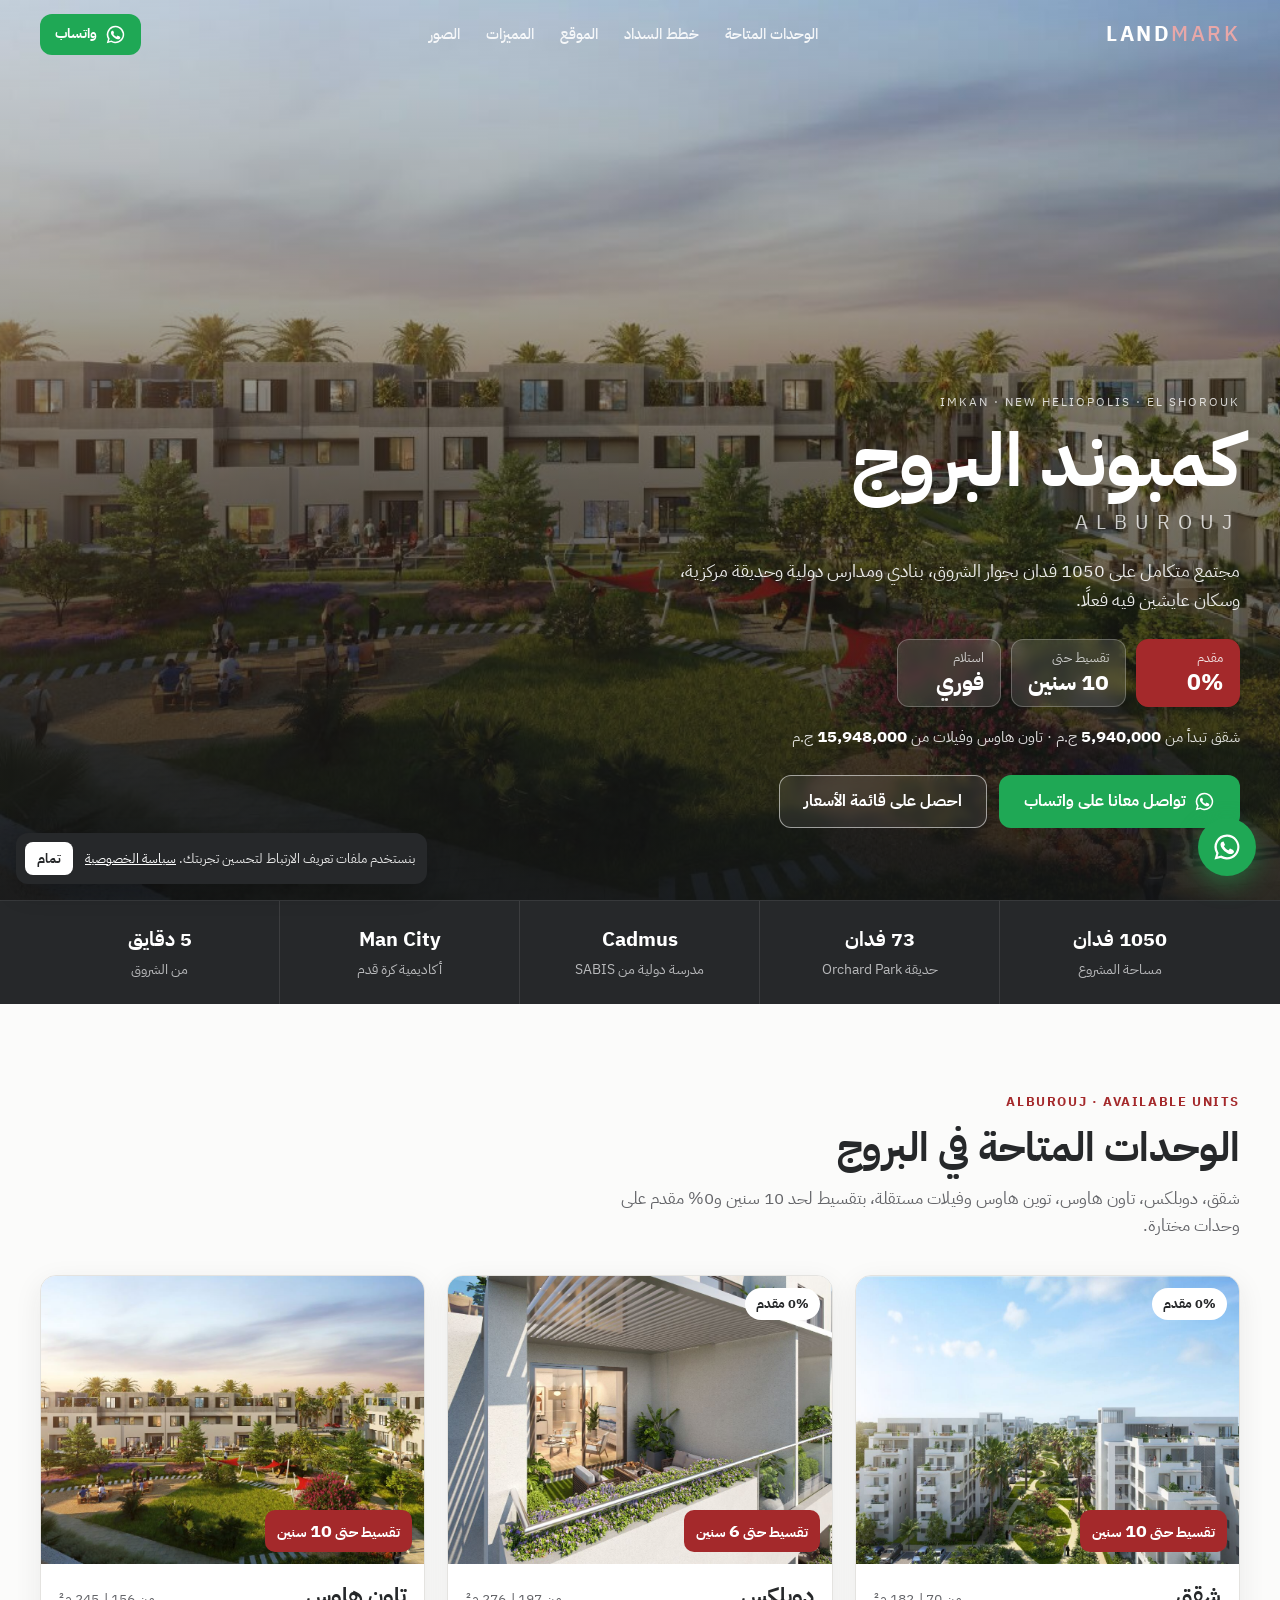
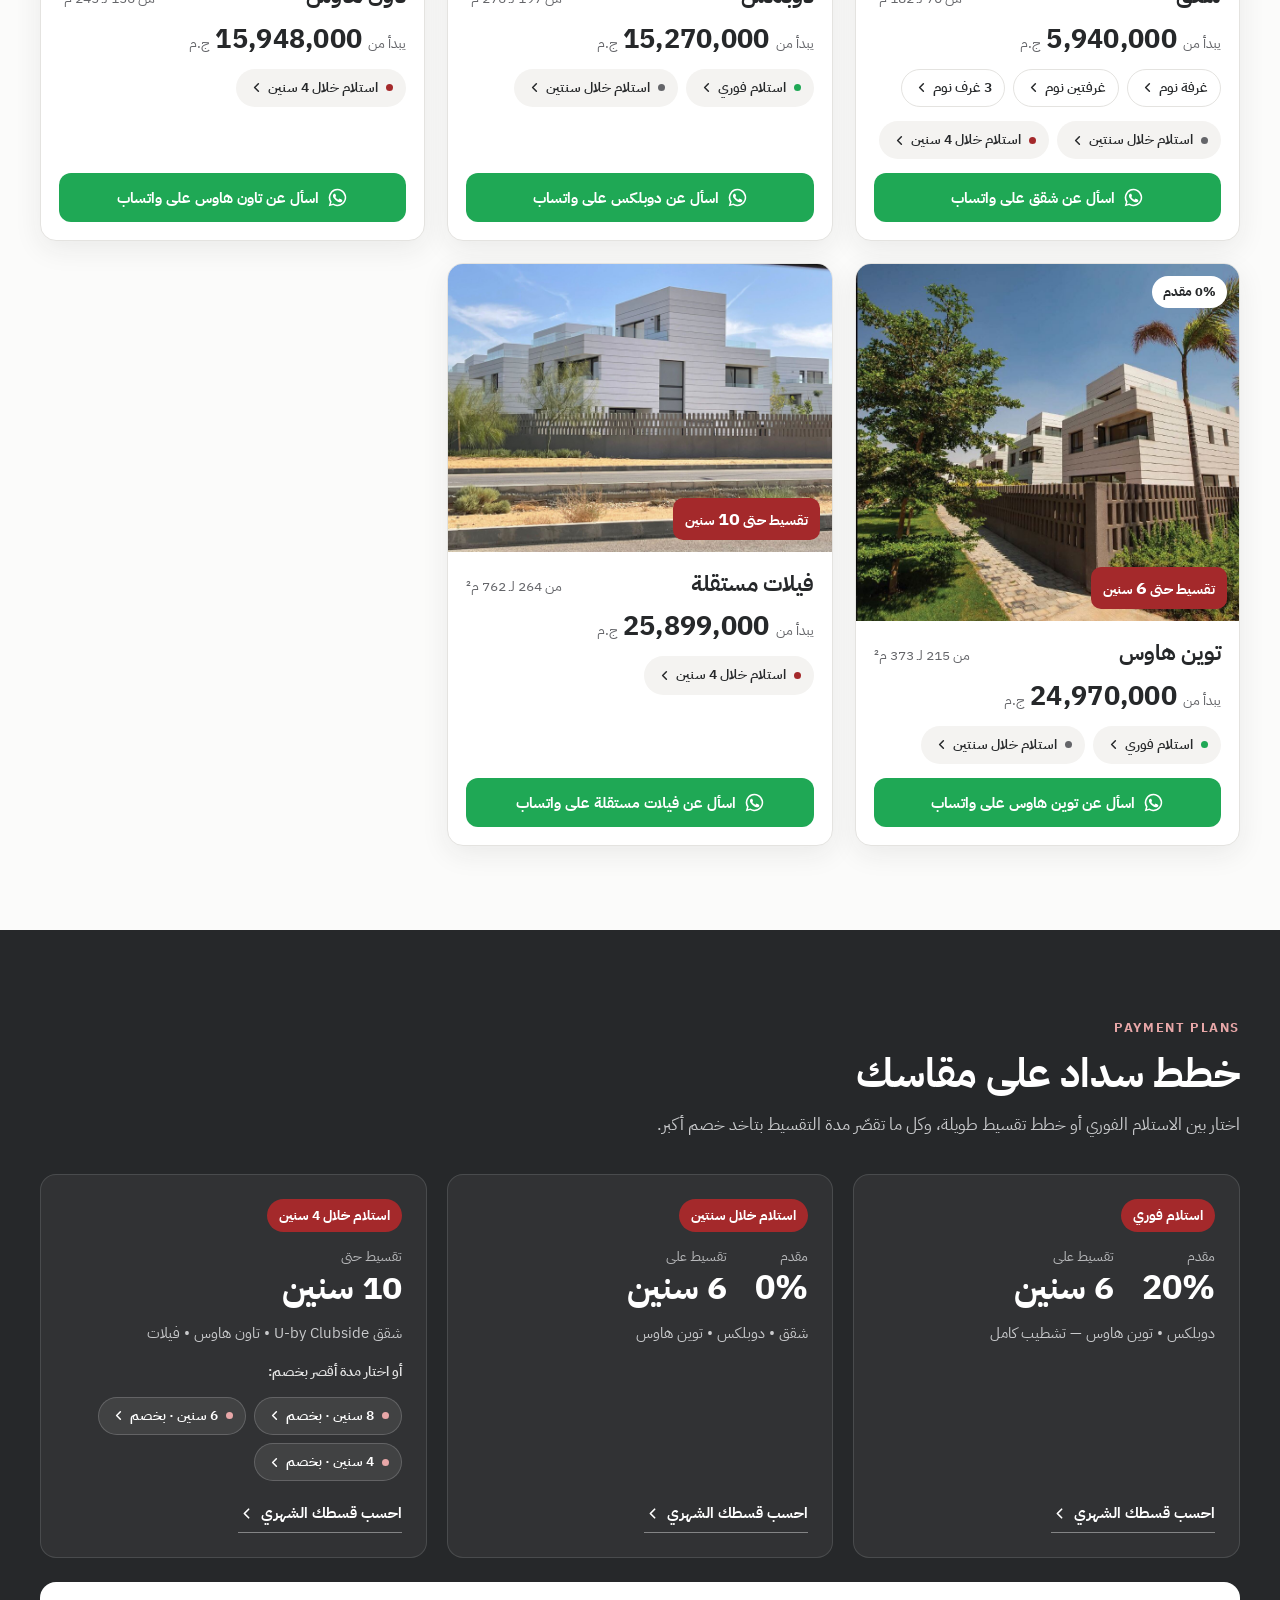
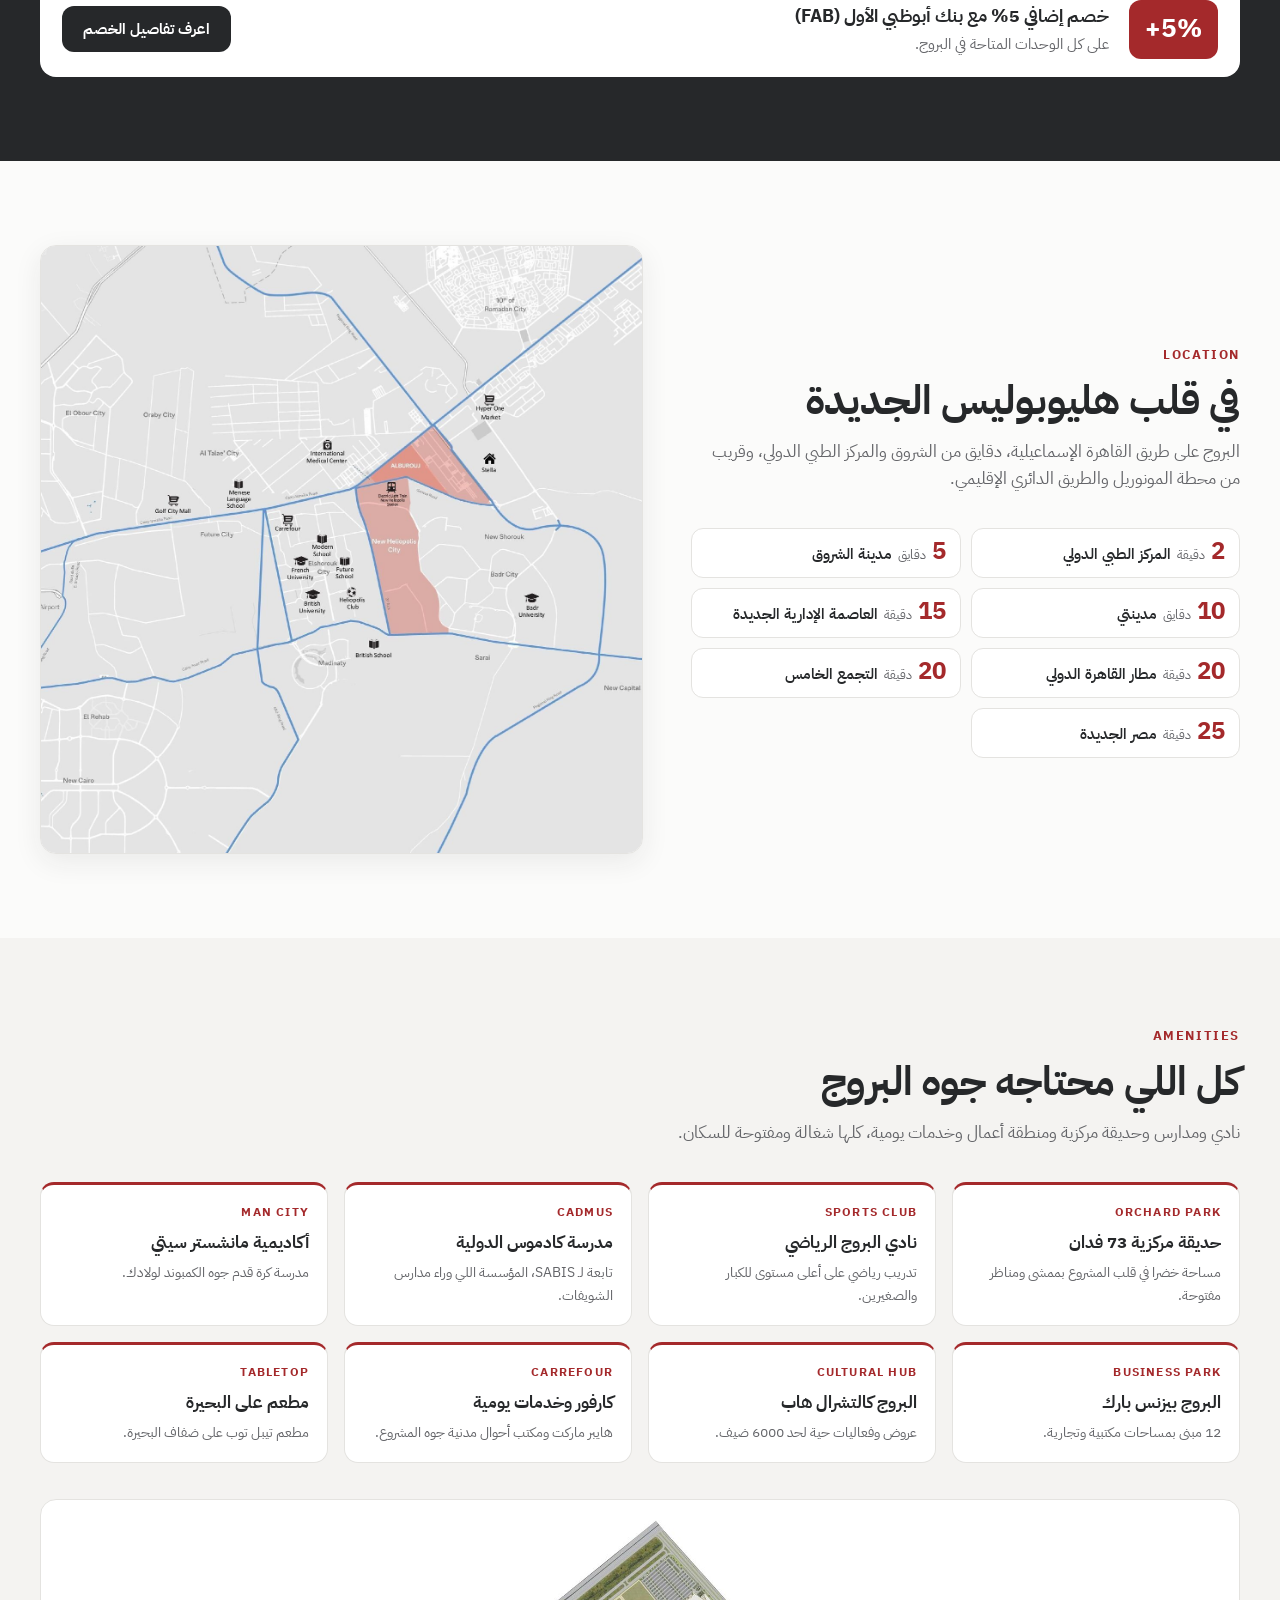
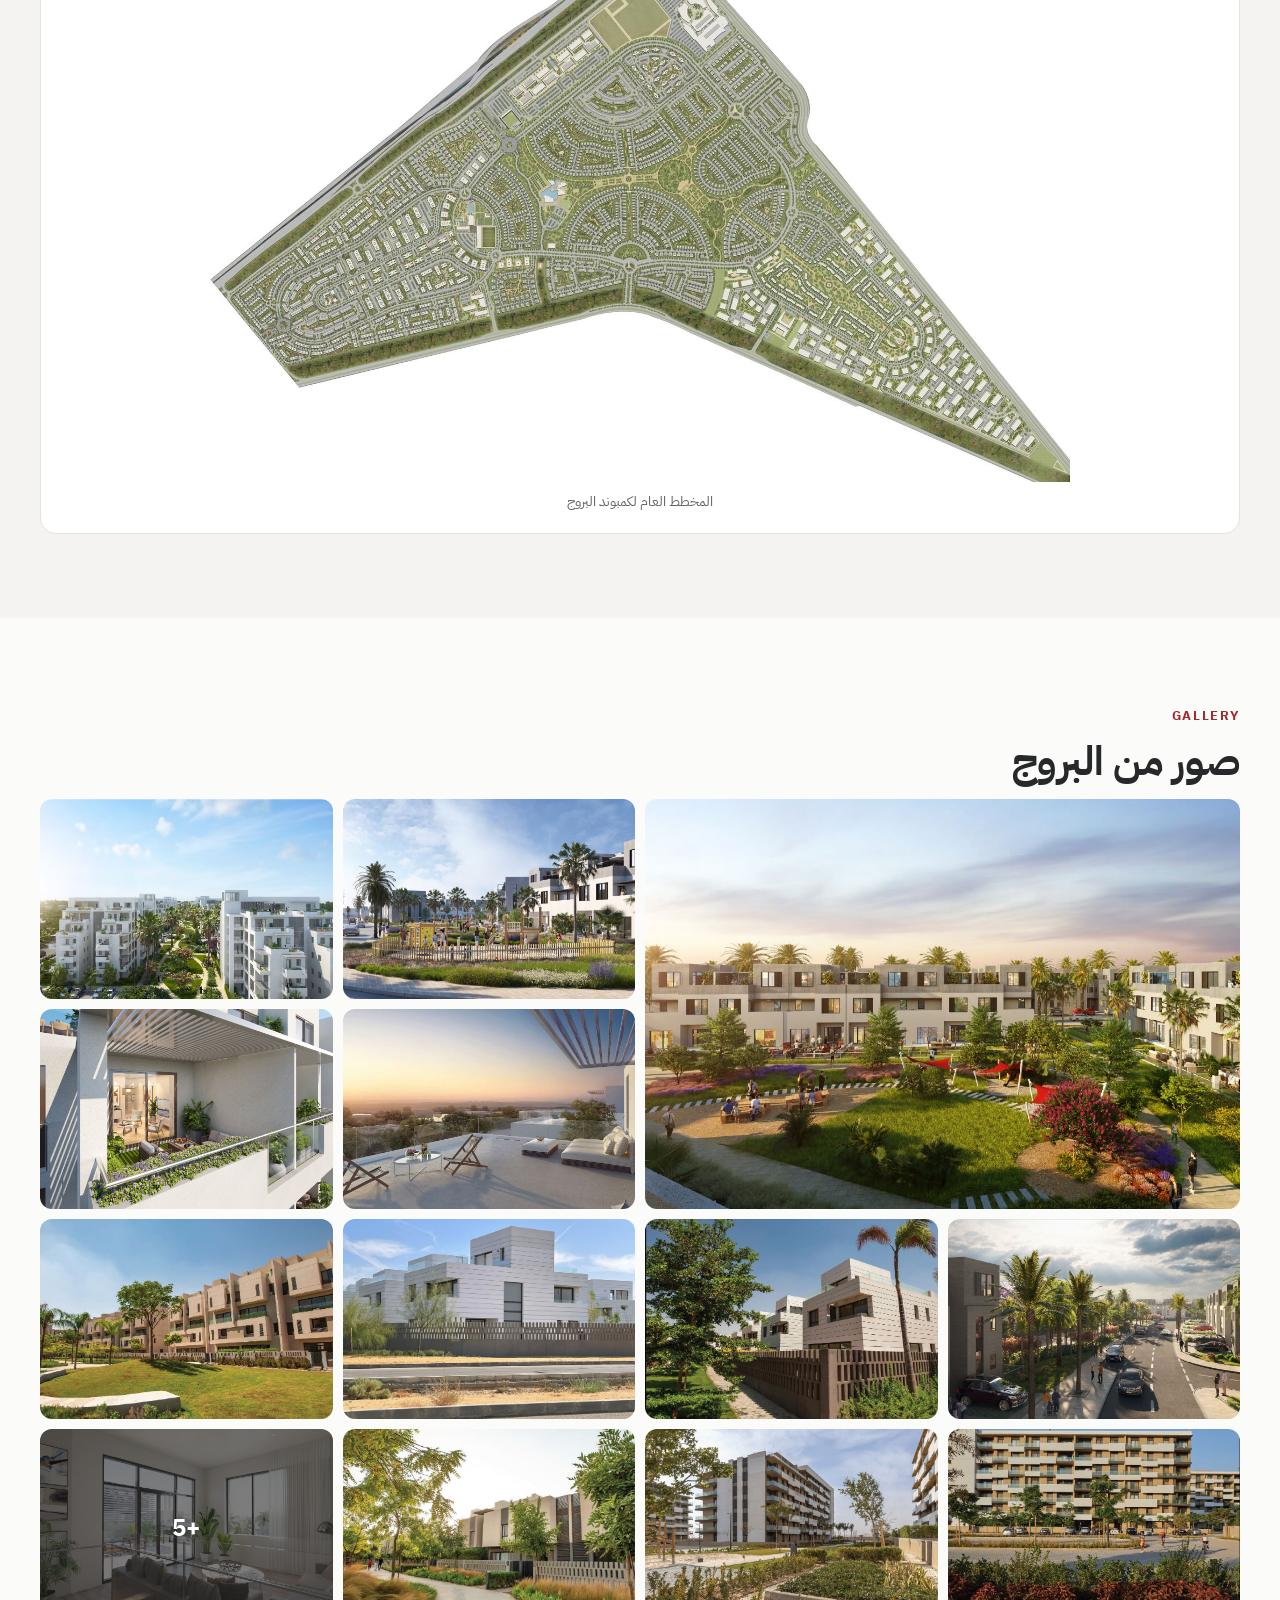
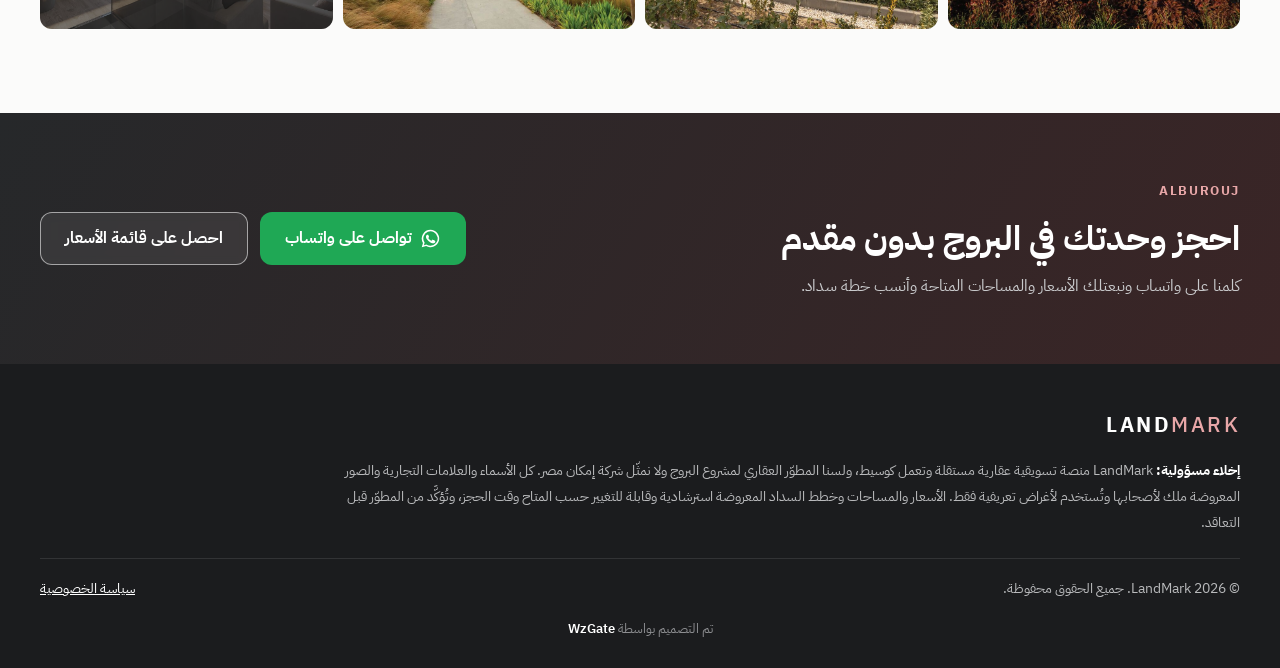
==== commit 49e7f788: "Declutter mobile hero; show cookie banner only after scrolling past hero Co-Authored-By: Claude Opus" ====
--- a/alburouj.html
+++ b/alburouj.html
@@ -42,7 +42,7 @@
         <span class="hero__eyebrow">IMKAN · NEW HELIOPOLIS · EL SHOROUK</span>
         <h1 class="hero__title">كمبوند البروج</h1>
         <span class="hero__latin">ALBUROUJ</span>
-        <p class="hero__lead">مجتمع سكني متكامل على 1050 فدان في هليوبوليس الجديدة بجوار الشروق، بنادي ومدارس دولية وحديقة مركزية، وسكان عايشين فيه فعلًا.</p>
+        <p class="hero__lead">مجتمع متكامل على 1050 فدان بجوار الشروق، بنادي ومدارس دولية وحديقة مركزية، وسكان عايشين فيه فعلًا.</p>
 
         <div class="hero__stats">
           <div class="hero__stat hero__stat--accent"><small>مقدم</small><b>0%</b></div>
@@ -56,7 +56,7 @@
           <a class="btn btn--wa btn--lg" data-wa data-conv="whatsapp" href="#" target="_blank" rel="noopener">
             <svg viewBox="0 0 24 24" aria-hidden="true"><use href="#i-wa"/></svg>تواصل معانا على واتساب
           </a>
-          <button type="button" class="btn btn--ghost btn--lg" data-open-form data-title="أسعار ومساحات البروج المتاحة">احصل على قائمة الأسعار</button>
+          <button type="button" class="btn btn--ghost btn--lg hero__cta2" data-open-form data-title="أسعار ومساحات البروج المتاحة">احصل على قائمة الأسعار</button>
         </div>
       </div>
     </section>
--- a/assets/css/style.css
+++ b/assets/css/style.css
@@ -60,7 +60,8 @@
 .btn--light { background: #fff; color: var(--ink); }
 
 /* ---------- header ---------- */
-.site-header { position: fixed; inset: 0 0 auto 0; z-index: 50; height: var(--header-h); transition: background .2s ease, box-shadow .2s ease; }
+.site-header { position: fixed; inset: 0 0 auto 0; z-index: 50; height: var(--header-h); transition: background .2s ease, box-shadow .2s ease, transform .3s ease; will-change: transform; }
+.site-header.is-hidden { transform: translateY(-100%); box-shadow: none; }
 .site-header.is-scrolled { background: rgba(38, 40, 42, .96); box-shadow: 0 2px 16px rgba(0,0,0,.18); }
 .site-header__inner { height: 100%; display: flex; align-items: center; justify-content: space-between; gap: 20px; }
 .logo { color: #fff; text-decoration: none; font-weight: 700; font-size: 21px; letter-spacing: 2.5px; direction: ltr; }
@@ -250,8 +251,12 @@
   .section { padding: 58px 0; }
   .site-header .btn--sm span { display: none; }
   .site-header .btn--sm { padding: 9px; }
-  .hero__content { padding: 110px 0 96px; }
-  .hero__lead { font-size: 16px; }
+  .hero { min-height: calc(100svh - 72px); }
+  .hero__content { padding: 96px 0 28px; width: calc(100% - 32px); margin-inline: auto; }
+  .hero__eyebrow, .hero__prices, .hero__cta2 { display: none; }
+  .hero__latin { font-size: 15px; letter-spacing: 6px; margin: 4px 0 12px; }
+  .hero__lead { font-size: 15.5px; margin-bottom: 18px; }
+  .hero__stats { margin-bottom: 18px; }
   .hero__stat { min-width: 0; flex: 1; padding: 8px 12px; }
   .hero__stat b { font-size: 20px; }
   .hero__ctas .btn { flex: 1 1 100%; }
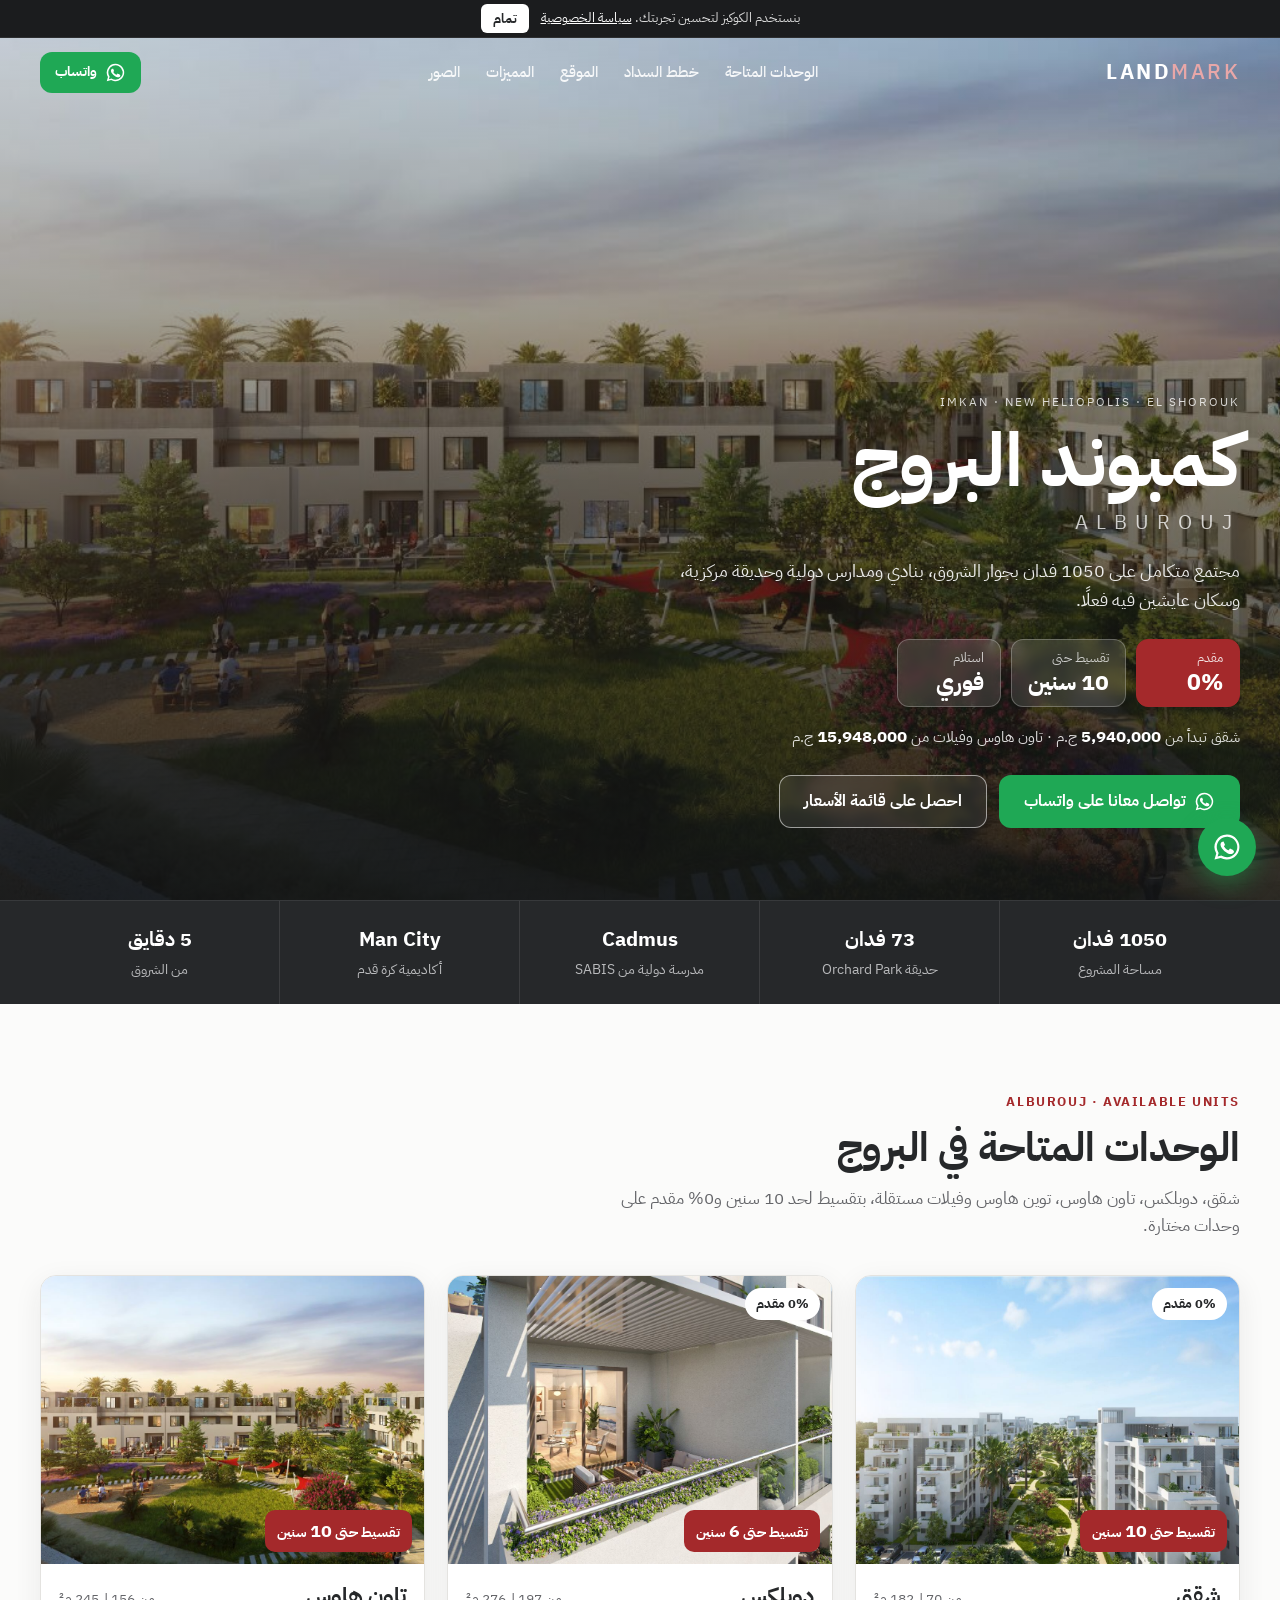
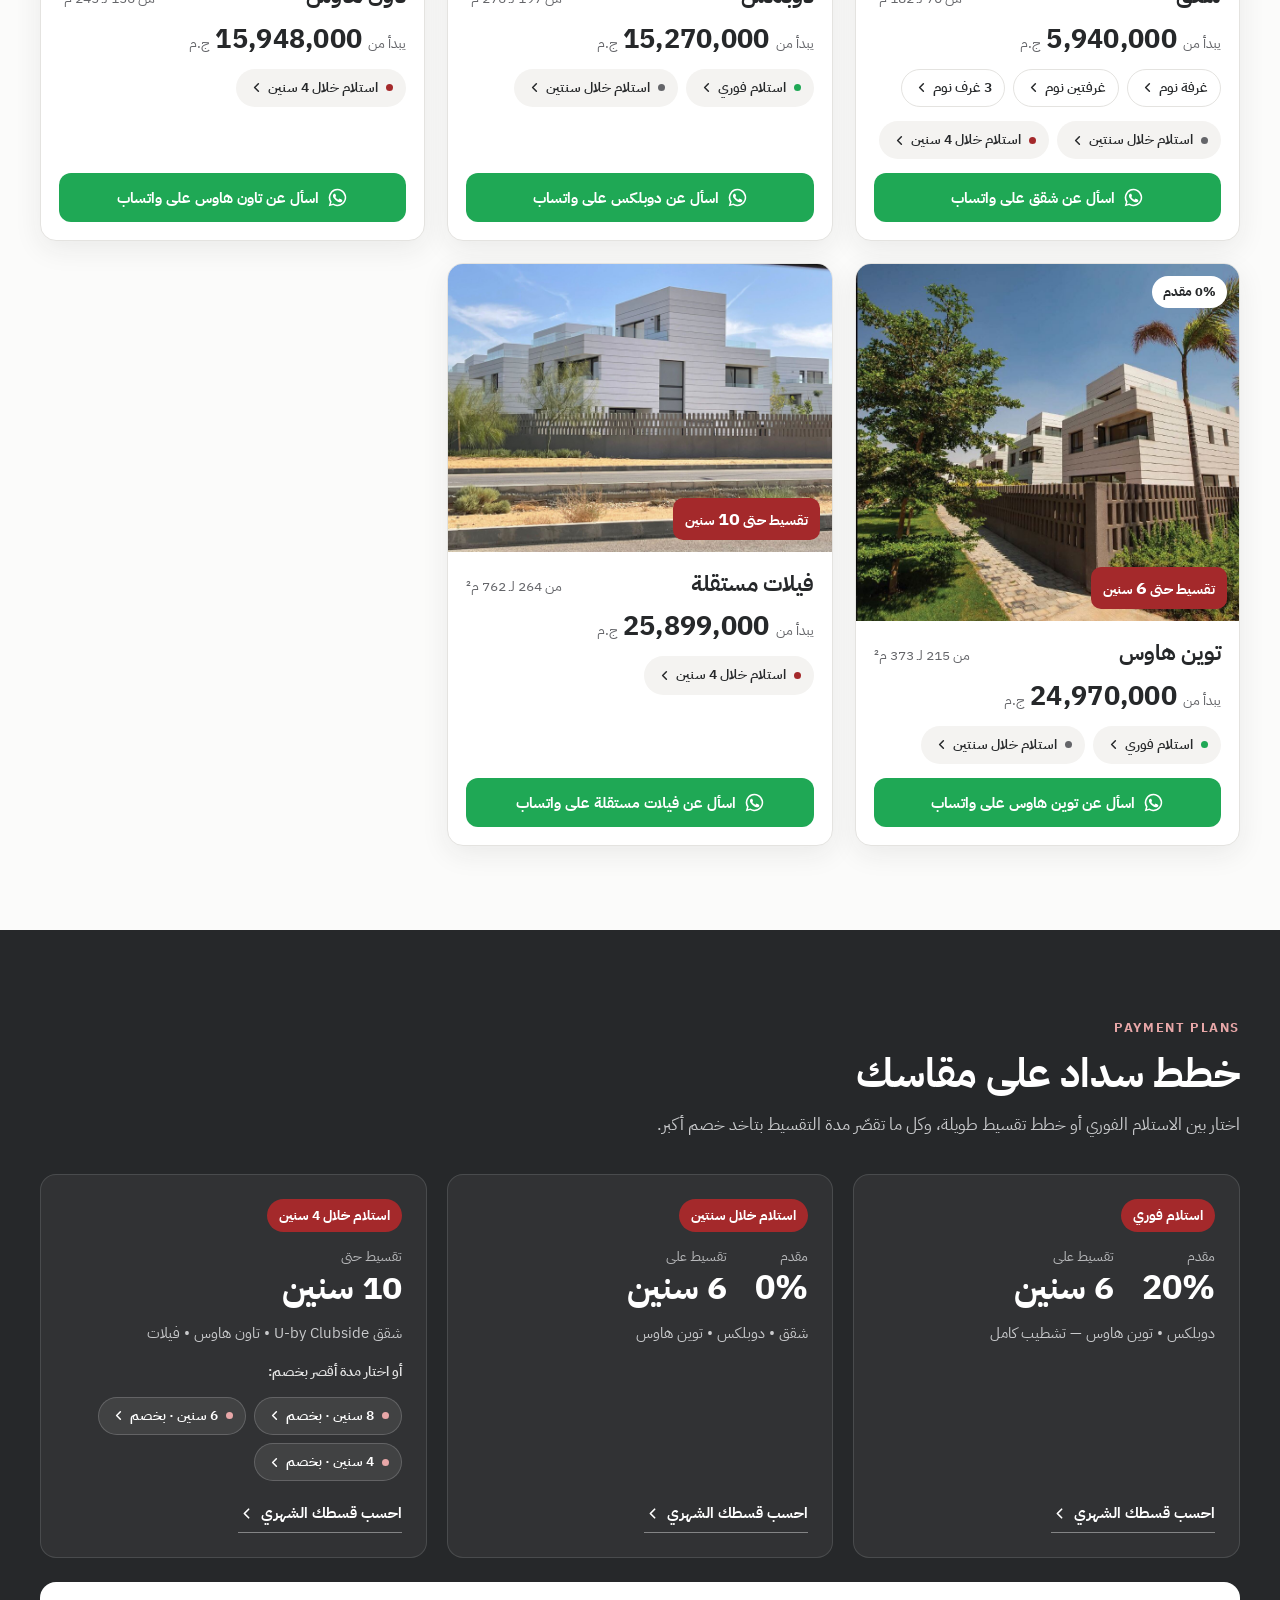
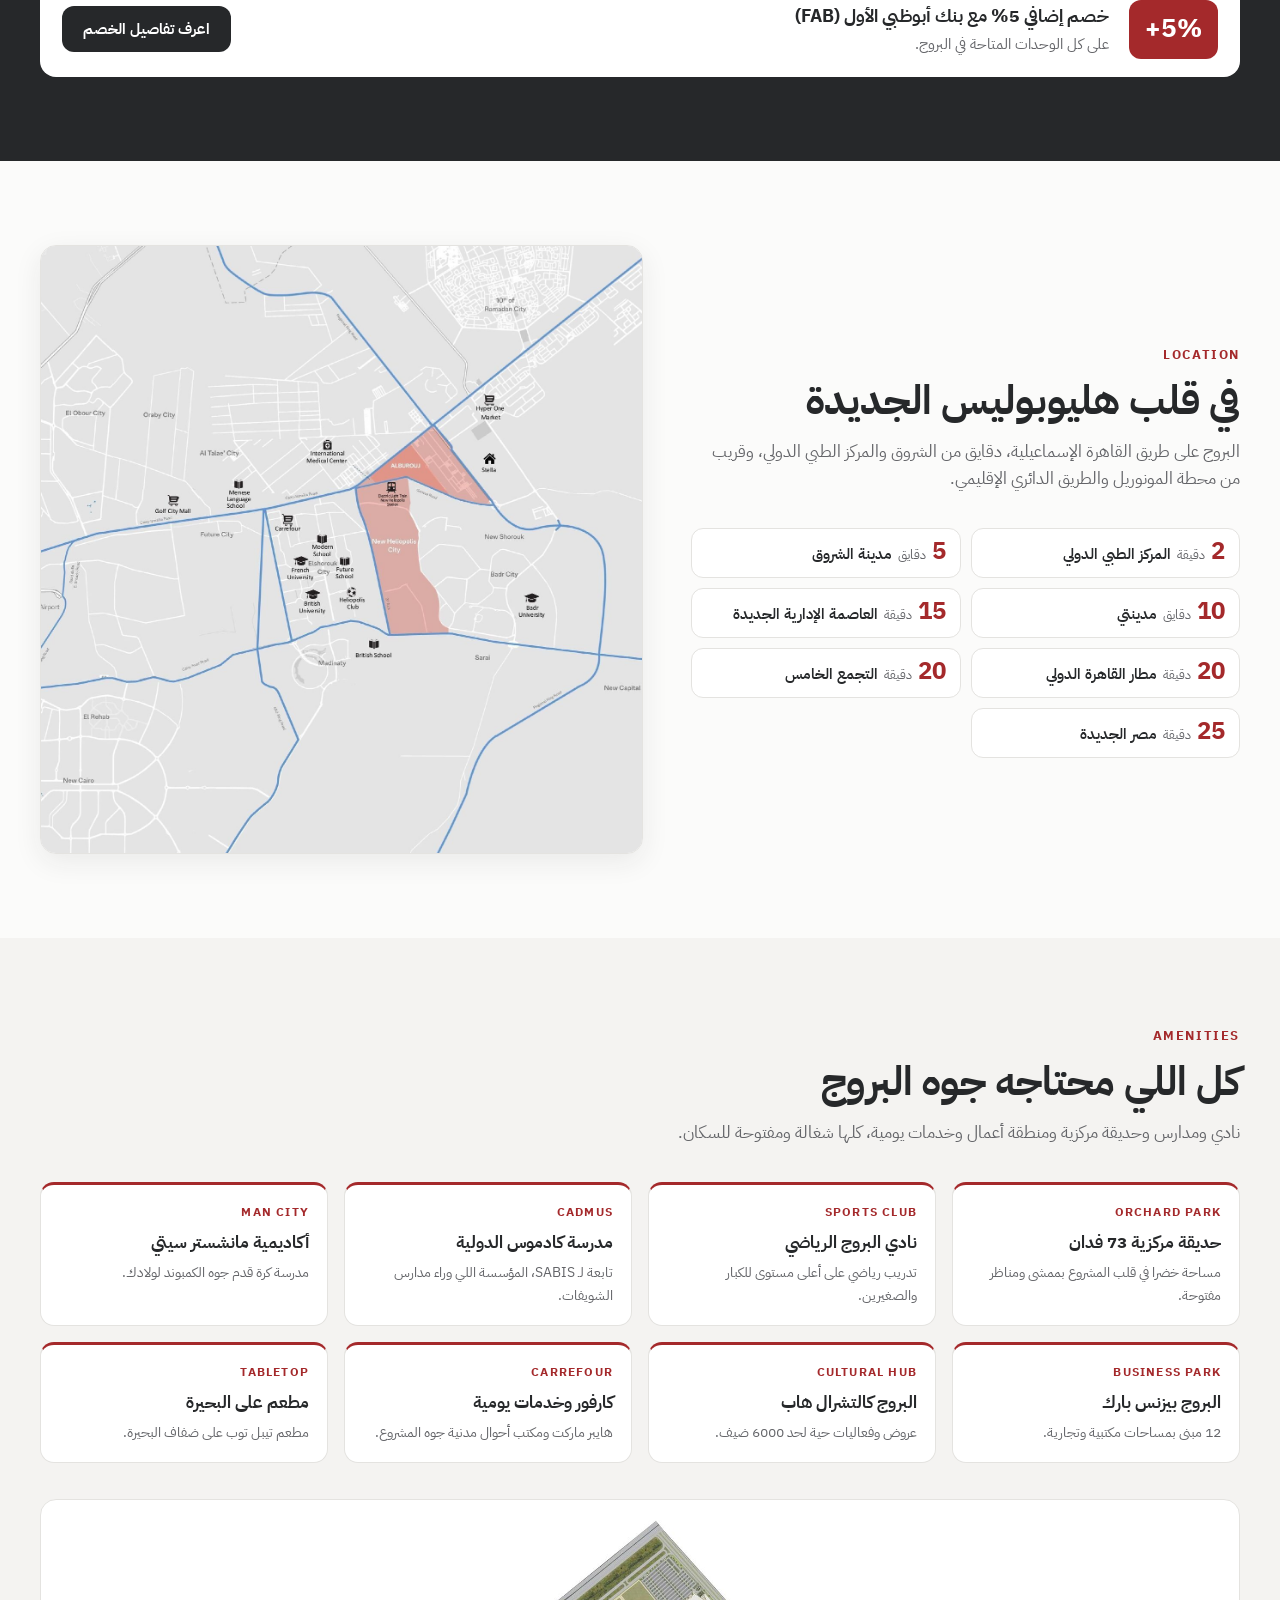
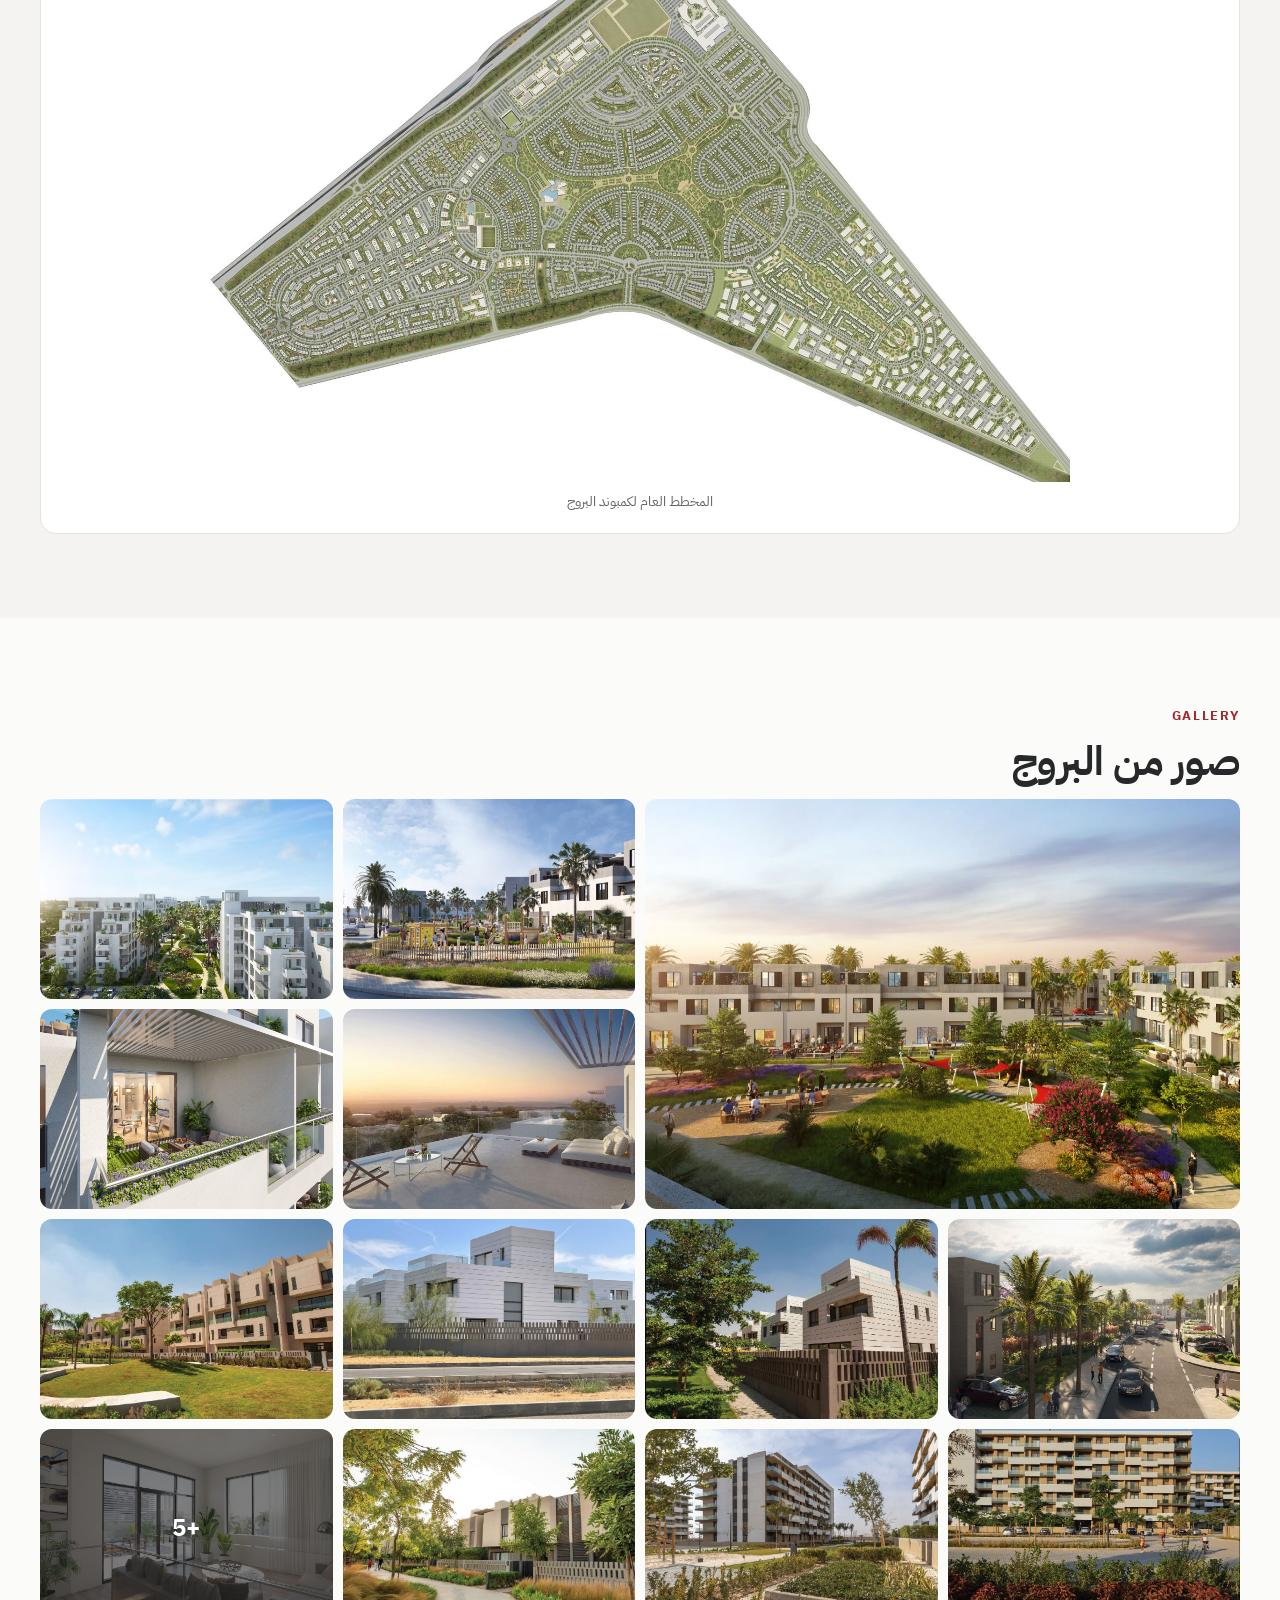
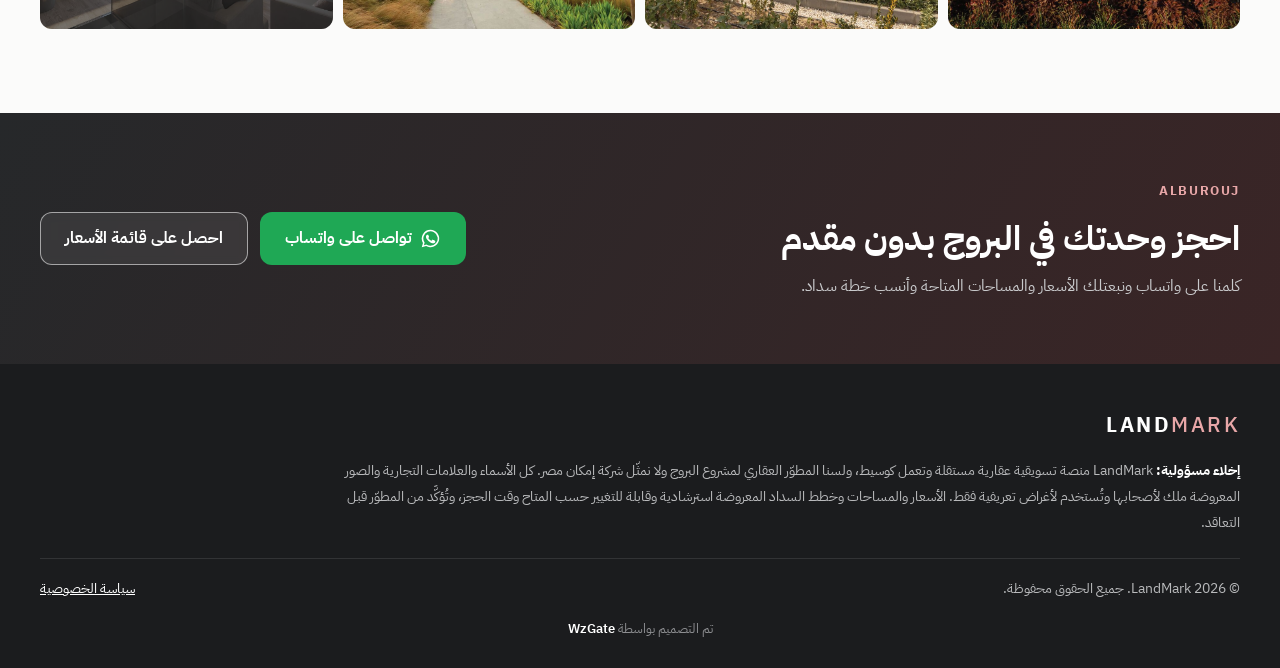
==== commit 62b612b1: "Cookie notice as thin top bar on load (like O West), never covers CTAs Co-Authored-By: Claude Opus 5" ====
--- a/alburouj.html
+++ b/alburouj.html
@@ -50,7 +50,7 @@
           <div class="hero__stat"><small>استلام</small><b>فوري</b></div>
         </div>
 
-        <p class="hero__prices">شقق تبدأ من <b>5,940,000</b> ج.م · تاون هاوس وفيلات من <b>15,948,000</b> ج.م</p>
+        <p class="hero__prices"><span>شقق تبدأ من <b>5,940,000</b> ج.م</span><i> · </i><span>تاون هاوس وفيلات من <b>15,948,000</b> ج.م</span></p>
 
         <div class="hero__ctas">
           <a class="btn btn--wa btn--lg" data-wa data-conv="whatsapp" href="#" target="_blank" rel="noopener">
@@ -262,7 +262,7 @@
 
   <!-- ===== COOKIE BANNER ===== -->
   <div class="cookie" id="cookie" hidden>
-    <span>بنستخدم ملفات تعريف الارتباط لتحسين تجربتك. <a href="privacy-policy.html">سياسة الخصوصية</a></span>
+    <span>بنستخدم الكوكيز لتحسين تجربتك. <a href="privacy-policy.html">سياسة الخصوصية</a></span>
     <button type="button" class="cookie__ok" data-cookie-ok>تمام</button>
   </div>
 
--- a/assets/css/style.css
+++ b/assets/css/style.css
@@ -2,6 +2,7 @@
    Al Burouj — styles  (identity: IMKAN — charcoal / red / grey)
    ========================================================= */
 :root {
+  --cookie-h: 38px;
   --ink: #26282a;
   --ink-2: #1b1c1e;
   --muted: #646569;
@@ -62,6 +63,8 @@
 /* ---------- header ---------- */
 .site-header { position: fixed; inset: 0 0 auto 0; z-index: 50; height: var(--header-h); transition: background .2s ease, box-shadow .2s ease, transform .3s ease; will-change: transform; }
 .site-header.is-hidden { transform: translateY(-100%); box-shadow: none; }
+body.has-cookie .site-header { top: var(--cookie-h); }
+body.has-cookie .site-header.is-hidden { transform: translateY(calc(-100% - var(--cookie-h))); }
 .site-header.is-scrolled { background: rgba(38, 40, 42, .96); box-shadow: 0 2px 16px rgba(0,0,0,.18); }
 .site-header__inner { height: 100%; display: flex; align-items: center; justify-content: space-between; gap: 20px; }
 .logo { color: #fff; text-decoration: none; font-weight: 700; font-size: 21px; letter-spacing: 2.5px; direction: ltr; }
@@ -87,6 +90,7 @@
 .hero__stat--accent small { color: rgba(255,255,255,.85); }
 .hero__prices { margin: 0 0 24px; color: rgba(255,255,255,.85); font-size: 15px; }
 .hero__prices b { color: #fff; font-size: 17px; }
+.hero__prices i { font-style: normal; }
 .hero__ctas { display: flex; gap: 12px; flex-wrap: wrap; }
 
 /* ---------- highlights ---------- */
@@ -229,9 +233,9 @@
 .modal__success b { display: block; font-size: 20px; margin-bottom: 6px; }
 
 /* ---------- cookie ---------- */
-.cookie { position: fixed; bottom: 16px; inset-inline-end: 16px; z-index: 60; display: flex; align-items: center; gap: 12px; max-width: 420px; background: var(--ink); color: #e7e7e7; font-size: 13px; padding: 9px 12px 9px 9px; border-radius: 12px; box-shadow: 0 8px 24px rgba(0,0,0,.2); }
+.cookie { position: fixed; top: 0; inset-inline: 0; z-index: 60; height: var(--cookie-h); display: flex; align-items: center; justify-content: center; gap: 12px; background: var(--ink-2); color: #d9d9d9; font-size: 12.5px; padding: 0 12px; border-bottom: 1px solid rgba(255,255,255,.08); }
 .cookie a { color: #fff; }
-.cookie__ok { background: #fff; color: var(--ink); border: 0; border-radius: 8px; padding: 6px 12px; font-weight: 700; font-size: 13px; cursor: pointer; flex: 0 0 auto; }
+.cookie__ok { background: #fff; color: var(--ink); border: 0; border-radius: 6px; padding: 4px 12px; font-weight: 700; font-size: 13px; cursor: pointer; flex: 0 0 auto; }
 
 /* ---------- responsive ---------- */
 @media (max-width: 1024px) {
@@ -251,9 +255,12 @@
   .section { padding: 58px 0; }
   .site-header .btn--sm span { display: none; }
   .site-header .btn--sm { padding: 9px; }
-  .hero { min-height: calc(100svh - 72px); }
-  .hero__content { padding: 96px 0 28px; width: calc(100% - 32px); margin-inline: auto; }
-  .hero__eyebrow, .hero__prices, .hero__cta2 { display: none; }
+  .hero__content { padding: 96px 0 32px; width: calc(100% - 32px); margin-inline: auto; }
+  .hero__eyebrow, .hero__cta2 { display: none; }
+  .hero__prices { font-size: 14px; margin-bottom: 18px; line-height: 1.8; }
+  .hero__prices span { display: block; }
+  .hero__prices i { display: none; }
+  .hero__prices b { font-size: 15.5px; }
   .hero__latin { font-size: 15px; letter-spacing: 6px; margin: 4px 0 12px; }
   .hero__lead { font-size: 15.5px; margin-bottom: 18px; }
   .hero__stats { margin-bottom: 18px; }
@@ -280,9 +287,11 @@
   .cta-band__actions, .cta-band__actions .btn { width: 100%; }
   .wa-float { display: none; }
   .mbar { display: grid; grid-template-columns: 1fr 1fr; gap: 8px; position: fixed; inset: auto 0 0 0; z-index: 45; background: #fff; padding: 10px 12px calc(10px + env(safe-area-inset-bottom)); box-shadow: 0 -4px 18px rgba(0,0,0,.12); }
+  .mbar { transform: translateY(110%); transition: transform .3s ease; }
+  .mbar.is-visible { transform: none; }
   .mbar .btn { padding: 12px 10px; }
   body { padding-bottom: 72px; }
-  .cookie { inset-inline: 12px; bottom: 84px; max-width: none; }
+  .cookie { font-size: 12px; gap: 10px; white-space: nowrap; }
 }
 
 /* ---------- country picker ---------- */
